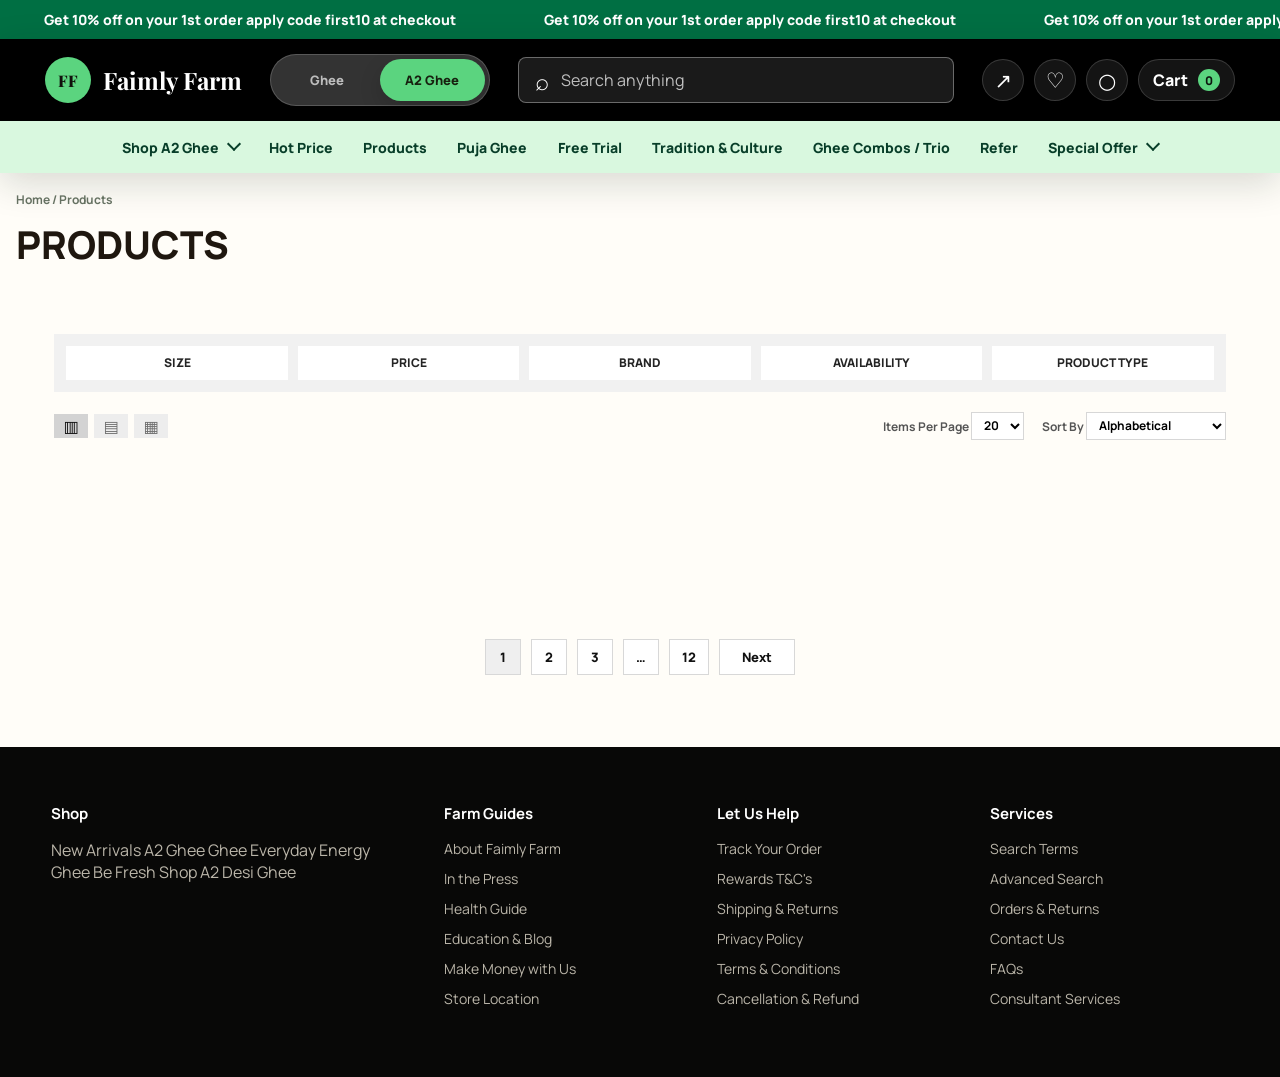
==== a2-products.html @ 807b059c "product collection page" ====
<!doctype html>
<html lang="en">
  <head>
    <meta charset="UTF-8" />
    <meta name="viewport" content="width=device-width, initial-scale=1.0" />
    <title>A2 Ghee Products | Faimly Farm</title>
    <meta
      name="description"
      content="A2 ghee collection page with filter controls, product grid, and pagination."
    />
    <link rel="preconnect" href="https://fonts.googleapis.com" />
    <link rel="preconnect" href="https://fonts.gstatic.com" crossorigin />
    <link
      href="https://fonts.googleapis.com/css2?family=Manrope:wght@400;500;600;700;800;900&family=Playfair+Display:wght@700;800&display=swap"
      rel="stylesheet"
    />
    <link rel="stylesheet" href="styles.css" />
  </head>
  <body data-theme="a2" class="collection-page">
    <div class="offer-ticker" aria-label="Current offer">
      <div class="ticker-track">
        <span>Get 10% off on your 1st order apply code first10 at checkout</span>
        <span>Get 10% off on your 1st order apply code first10 at checkout</span>
        <span>Get 10% off on your 1st order apply code first10 at checkout</span>
      </div>
    </div>

    <header class="site-header" id="top">
      <div class="header-main">
        <a class="brand" href="index.html#top" aria-label="Faimly Farm home">
          <span class="brand-mark">FF</span>
          <span><strong>Faimly Farm</strong></span>
        </a>

        <div class="product-switch" role="group" aria-label="Choose homepage">
          <button type="button" data-theme-switch="ghee" aria-pressed="false">Ghee</button>
          <button class="active" type="button" data-theme-switch="a2" aria-pressed="true">
            A2 Ghee
          </button>
        </div>

        <label class="header-search">
          <span aria-hidden="true">⌕</span>
          <span class="sr-only">Search products</span>
          <input type="search" placeholder="Search anything" />
        </label>

        <div class="header-actions">
          <button class="icon-button delivery-button" type="button" aria-label="Track delivery">
            <span aria-hidden="true">↗</span>
          </button>
          <button class="icon-button" type="button" aria-label="Wishlist">
            <span aria-hidden="true">♡</span>
          </button>
          <button class="icon-button account-button" type="button" aria-label="Account">
            <span aria-hidden="true">○</span>
          </button>
          <button class="cart-button" type="button">
            Cart
            <span>0</span>
          </button>
        </div>

        <button class="menu-toggle" type="button" aria-expanded="false" aria-controls="siteNav">
          <span></span>
          <span></span>
          <span></span>
          <span class="sr-only">Toggle navigation</span>
        </button>
      </div>

      <nav class="site-nav" id="siteNav" aria-label="Primary navigation">
        <div class="mega-item context-menu">
          <button class="mega-trigger" type="button" aria-expanded="false" aria-controls="contextMegaMenu">
            <span data-theme-copy data-ghee="Shop Ghee" data-a2="Shop A2 Ghee">Shop A2 Ghee</span>
          </button>
          <div class="mega-menu context-mega" id="contextMegaMenu">
            <div class="theme-menu-panel active" data-menu-theme="ghee">
              <div class="mega-columns-wrap">
                <div class="mega-column categories-column">
                  <a href="index.html#products">Cow Ghee</a>
                  <a href="index.html#products">Buffalo Ghee</a>
                  <a href="index.html#products">Cow &amp; Buffalo Ghee</a>
                </div>
                <div class="mega-promo-grid">
                  <a class="mega-promo-card promo-card-yellow" href="index.html#products">
                    <span class="promo-kicker">Trending</span>
                    <strong>100% Pure Ghee Range</strong>
                    <p>Freshly churned, family-ready ghee for every kitchen.</p>
                  </a>
                  <a class="mega-promo-card promo-card-green" href="index.html#trial">
                    <span class="promo-kicker">Try it first</span>
                    <strong>Sampler Kits & Trial Packs</strong>
                    <p>Perfect for first-time buyers and gifting moments.</p>
                  </a>
                </div>
              </div>
            </div>
            <div class="theme-menu-panel active" data-menu-theme="a2">
              <div class="mega-columns-wrap mega-columns-wrap-a2">
                <div class="mega-column a2-menu-column">
                  <a class="mega-heading green-heading" href="a2-products.html">Shop All</a>
                  <a href="a2-products.html">C.O.W Ghee</a>
                  <a href="a2-products.html">Bilona Churned Ghee</a>
                  <a href="a2-products.html">Sampler Kit</a>
                  <a href="a2-products.html">Newly Launched</a>
                </div>
                <div class="mega-column a2-menu-column">
                  <a class="mega-heading green-heading" href="a2-products.html">Shop By</a>
                  <a href="a2-products.html">Shop By Fresh A2 Ghee</a>
                  <a href="a2-products.html">Shop By Organica</a>
                  <a href="a2-products.html">Shop By Lab Certified</a>
                  <a href="a2-products.html">Shop By Top Ratings</a>
                </div>
                <div class="mega-column a2-menu-column">
                  <a class="mega-heading green-heading" href="a2-products.html">Shop For</a>
                  <a href="refer.html">Shop for Faimly</a>
                  <a href="refer.html">Shop for Healthy Gifting</a>
                  <a href="combos-trio.html">Shop for Cooking</a>
                </div>
                <div class="mega-promo-grid">
                  <a class="mega-promo-card promo-card-a2" href="a2-products.html">
                    <span class="promo-kicker">Fresh A2</span>
                    <strong>Native Cow Milk, Bilona Churned</strong>
                    <p>Built for families who want a lighter, richer everyday staple.</p>
                  </a>
                </div>
              </div>
            </div>
          </div>
        </div>
        <a href="ghee-offers.html">Hot Price</a>
        <a href="a2-products.html" class="active">Products</a>
        <a href="ghee-offers.html">Puja Ghee</a>
        <a href="#trial">Free Trial</a>
        <a href="tradition-culture.html">Tradition &amp; Culture</a>
        <a href="combos-trio.html">Ghee Combos / Trio</a>
        <a href="refer.html">Refer</a>
        <div class="mega-item special-offer-menu">
          <button class="mega-trigger" type="button" aria-expanded="false" aria-controls="specialOfferMegaMenu">
            <span>Special Offer</span>
          </button>
          <div class="mega-menu special-offer-mega" id="specialOfferMegaMenu">
            <div class="theme-menu-panel active" data-menu-theme="a2">
              <div class="mega-columns-wrap">
                <div class="mega-column special-column">
                  <a href="ghee-offers.html#offers-grid">ENJOY OFFERS ON YOUR 1ST, 2ND, AND 3RD PURCHASE</a>
                  <a href="ghee-offers.html#offers-grid">UP TO 21% OFF ON NEW ORDER</a>
                  <a href="ghee-offers.html#offers-grid">DEALS OF THIS WEEK</a>
                  <a href="ghee-offers.html#offers-grid">Grab More Offers</a>
                </div>
                <div class="mega-promo-grid">
                  <a class="mega-promo-card promo-card-a2" href="ghee-offers.html#offers-grid">
                    <span class="promo-kicker">A2 benefits</span>
                    <strong>Unlock better price ladders</strong>
                    <p>Use offers across first, second, and third purchases.</p>
                  </a>
                </div>
              </div>
            </div>
          </div>
        </div>
      </nav>
    </header>

    <main class="collection-shell">
      <div class="commerce-wrap">
        <div class="collection-header">
          <div class="breadcrumbs">Home / Products</div>
          <h1 class="collection-title">PRODUCTS</h1>
        </div>

        <section class="collection-toolbar" aria-label="Collection filters">
          <div class="collection-filters">
            <button type="button">SIZE</button>
            <button type="button">PRICE</button>
            <button type="button">BRAND</button>
            <button type="button">AVAILABILITY</button>
            <button type="button">PRODUCT TYPE</button>
          </div>
          <div class="collection-controls">
            <div class="collection-view-toggle" aria-label="View mode">
              <button class="active" type="button" aria-pressed="true">▥</button>
              <button type="button" aria-pressed="false">▤</button>
              <button type="button" aria-pressed="false">▦</button>
            </div>
            <div class="collection-meta-controls">
              <label>
                Items Per Page
                <select>
                  <option>20</option>
                  <option>12</option>
                  <option>24</option>
                </select>
              </label>
              <label>
                Sort By
                <select>
                  <option>Alphabetical</option>
                  <option>Price: Low to High</option>
                  <option>Price: High to Low</option>
                </select>
              </label>
            </div>
          </div>
        </section>

        <section class="product-grid collection-grid" aria-label="A2 products">
          <article class="product-card"><div class="badge">SALE</div><img src="assets/brand/a2-deoni.png" alt="A2 Bachur Cow Ghee" /><div class="product-body"><p>Faimly Farm</p><h3>A2 Bachur Cow Ghee</h3><strong>Rs. 1,047.00</strong><button class="add-cart" type="button">ADD TO CART</button></div></article>
          <article class="product-card"><div class="badge">SALE</div><img src="assets/brand/farm-cows.jpeg" alt="A2 Badri Cow Ghee" /><div class="product-body"><p>Faimly Farm</p><h3>A2 Badri Cow Ghee</h3><strong>Rs. 1,111.00</strong><button class="add-cart" type="button">ADD TO CART</button></div></article>
          <article class="product-card"><div class="badge">SALE</div><img src="assets/brand/red-sindhi.png" alt="A2 Bilona Buffalo Ghee" /><div class="product-body"><p>Faimly Farm</p><h3>A2 Bilona Buffalo Ghee</h3><strong>Rs. 661.00</strong><button class="add-cart" type="button">ADD TO CART</button></div></article>
          <article class="product-card"><div class="badge">SALE</div><img src="assets/brand/cultured-heritage.png" alt="A2 Bilona Buffalo Ghee Family Combo" /><div class="product-body"><p>Faimly Farm</p><h3>A2 Bilona Buffalo Ghee Family Combo</h3><strong>Rs. 1,653.00</strong><button class="add-cart" type="button">ADD TO CART</button></div></article>
          <article class="product-card"><div class="badge">SALE</div><img src="assets/brand/ancient-bilona.png" alt="A2 Bilona Cow & Buffalo Blend Ghee" /><div class="product-body"><p>Faimly Farm</p><h3>A2 Bilona Cow & Buffalo Blend Ghee</h3><strong>Rs. 914.00</strong><button class="add-cart" type="button">ADD TO CART</button></div></article>
          <article class="product-card"><div class="badge">SALE</div><img src="assets/brand/ghee-bowl.jpeg" alt="A2 Bilona Cow Ghee" /><div class="product-body"><p>Faimly Farm</p><h3>A2 Bilona Cow Ghee</h3><strong>Rs. 1,160.00</strong><button class="add-cart" type="button">ADD TO CART</button></div></article>
          <article class="product-card"><div class="badge">SALE</div><img src="assets/brand/farm-cows.jpeg" alt="A2 Bilona Cow Ghee Celebration Pack" /><div class="product-body"><p>Faimly Farm</p><h3>A2 Bilona Cow Ghee Celebration Pack</h3><strong>Rs. 2,690.00</strong><button class="add-cart" type="button">ADD TO CART</button></div></article>
          <article class="product-card"><div class="badge">SALE</div><img src="assets/brand/a2-deoni.png" alt="A2 Bilona Ghee Family Value Twin Pack" /><div class="product-body"><p>Faimly Farm</p><h3>A2 Bilona Ghee Family Value Twin Pack</h3><strong>Rs. 4,215.00</strong><button class="add-cart" type="button">ADD TO CART</button></div></article>
          <article class="product-card"><div class="badge">SALE</div><img src="assets/brand/cultured-heritage.png" alt="A2 Bilona Ghee Festive Pack" /><div class="product-body"><p>Faimly Farm</p><h3>A2 Bilona Ghee Festive Pack</h3><strong>Rs. 2,074.00</strong><button class="add-cart" type="button">ADD TO CART</button></div></article>
          <article class="product-card"><div class="badge">SALE</div><img src="assets/brand/red-sindhi.png" alt="A2 Bilona Ghee Kitchen Duo Pack" /><div class="product-body"><p>Faimly Farm</p><h3>A2 Bilona Ghee Kitchen Duo Pack</h3><strong>Rs. 2,963.00</strong><button class="add-cart" type="button">ADD TO CART</button></div></article>
          <article class="product-card"><div class="badge">SALE</div><img src="assets/brand/ancient-bilona.png" alt="A2 Bilona Ghee Trio Ghee Pack" /><div class="product-body"><p>Faimly Farm</p><h3>A2 Bilona Ghee Trio Ghee Pack</h3><strong>Rs. 7,816.00</strong><button class="add-cart" type="button">ADD TO CART</button></div></article>
          <article class="product-card"><div class="badge">SALE</div><img src="assets/brand/farm-cows.jpeg" alt="A2 Deoni Cow Ghee" /><div class="product-body"><p>Faimly Farm</p><h3>A2 Deoni Cow Ghee</h3><strong>Rs. 1,253.00</strong><button class="add-cart" type="button">ADD TO CART</button></div></article>
          <article class="product-card"><div class="badge">SALE</div><img src="assets/brand/a2-deoni.png" alt="A2 Gangati Cow Ghee" /><div class="product-body"><p>Faimly Farm</p><h3>A2 Gangati Cow Ghee</h3><strong>Rs. 1,293.00</strong><button class="add-cart" type="button">ADD TO CART</button></div></article>
          <article class="product-card"><div class="badge">SALE</div><img src="assets/brand/cultured-heritage.png" alt="A2 Gaalo Cow Ghee" /><div class="product-body"><p>Faimly Farm</p><h3>A2 Gaalo Cow Ghee</h3><strong>Rs. 1,160.00</strong><button class="add-cart" type="button">ADD TO CART</button></div></article>
          <article class="product-card"><div class="badge">SALE</div><img src="assets/brand/ghee-bowl.jpeg" alt="A2 Gir Cow Ghee" /><div class="product-body"><p>Faimly Farm</p><h3>A2 Gir Cow Ghee</h3><strong>Rs. 1,077.00</strong><button class="add-cart" type="button">ADD TO CART</button></div></article>
          <article class="product-card"><div class="badge">SALE</div><img src="assets/brand/red-sindhi.png" alt="A2 Halikar Cow Ghee" /><div class="product-body"><p>Faimly Farm</p><h3>A2 Halikar Cow Ghee</h3><strong>Rs. 1,097.00</strong><button class="add-cart" type="button">ADD TO CART</button></div></article>
        </section>

        <div class="collection-pagination" aria-label="Pagination">
          <span class="active">1</span>
          <a href="#top">2</a>
          <a href="#top">3</a>
          <span>…</span>
          <a href="#top">12</a>
          <a class="next" href="#top">Next</a>
        </div>
      </div>
    </main>

    <footer class="site-footer" id="footer">
      <div>
        <h3>Shop</h3>
        <a href="index.html#products">New Arrivals</a>
        <a href="index.html#a2-home">A2 Ghee</a>
        <a href="index.html">Ghee</a>
        <a href="ghee-offers.html">Everyday Energy Ghee</a>
        <a href="ghee-offers.html">Be Fresh</a>
        <a href="a2-products.html">Shop A2 Desi Ghee</a>
      </div>
      <div>
        <h3>Farm Guides</h3>
        <a href="index.html#guide">About Faimly Farm</a>
        <a href="blog.html">In the Press</a>
        <a href="blog.html">Health Guide</a>
        <a href="blog.html">Education &amp; Blog</a>
        <a href="refer.html">Make Money with Us</a>
        <a href="#top">Store Location</a>
      </div>
      <div>
        <h3>Let Us Help</h3>
        <a href="#footer">Track Your Order</a>
        <a href="#top">Rewards T&amp;C's</a>
        <a href="#top">Shipping &amp; Returns</a>
        <a href="#top">Privacy Policy</a>
        <a href="#top">Terms &amp; Conditions</a>
        <a href="#top">Cancellation &amp; Refund</a>
      </div>
      <div>
        <h3>Services</h3>
        <a href="#footer">Search Terms</a>
        <a href="#top">Advanced Search</a>
        <a href="#top">Orders &amp; Returns</a>
        <a href="#top">Contact Us</a>
        <a href="#top">FAQs</a>
        <a href="#top">Consultant Services</a>
      </div>
    </footer>

    <script src="testimonial-component.js"></script>
    <script src="script.js"></script>
  </body>
</html>
---- styles.css ----
:root {
  --ink: #1f170f;
  --muted: #687464;
  --cream: #fff9e8;
  --milk: #fffdf8;
  --yellow: #ffd400;
  --yellow-soft: #fff3a7;
  --gold: #f6ae22;
  --green: #006f43;
  --green-deep: #005433;
  --green-soft: #e9f7df;
  --mint: #b9f2c7;
  --purple: #dcc6ff;
  --black: #080807;
  --line: rgba(16, 39, 25, 0.12);
  --shadow: 0 20px 48px rgba(0, 68, 38, 0.13);
  --theme-accent: #ffd400;
  --theme-deep: #17130b;
  --theme-soft: #fff6bf;
  --theme-text: #241b05;
}

* {
  box-sizing: border-box;
}

html {
  scroll-behavior: smooth;
}

body {
  margin: 0;
  color: var(--ink);
  background: var(--milk);
  font-family: "Manrope", system-ui, -apple-system, BlinkMacSystemFont, "Segoe UI", sans-serif;
}

body[data-theme="a2"] {
  --theme-accent: #5bd47f;
  --theme-deep: #087346;
  --theme-soft: #d9f8df;
  --theme-text: #083e29;
}

body[data-theme="a2"] .ghee-only {
  display: none !important;
}

body[data-theme="ghee"] .a2-only {
  display: none !important;
}

body.nav-open {
  overflow: hidden;
}

body.mega-menu-open::before {
  content: "";
  position: fixed;
  top: 0;
  left: 0;
  width: 100%;
  height: 100%;
  background: rgba(0, 0, 0, 0.3);
  z-index: 30;
  backdrop-filter: blur(4px);
}

a {
  color: inherit;
  text-decoration: none;
}

img {
  display: block;
  max-width: 100%;
}

button,
input {
  font: inherit;
}

.sr-only {
  position: absolute;
  width: 1px;
  height: 1px;
  padding: 0;
  margin: -1px;
  overflow: hidden;
  clip: rect(0, 0, 0, 0);
  white-space: nowrap;
  border: 0;
}

.offer-ticker {
  overflow: hidden;
  background: var(--green);
  color: #fff;
  font-size: 14px;
  font-weight: 900;
  white-space: nowrap;
}

.ticker-track {
  display: inline-flex;
  min-width: max-content;
  animation: ticker 22s linear infinite;
}

.ticker-track span {
  padding: 10px 44px;
}

@keyframes ticker {
  from {
    transform: translateX(0);
  }
  to {
    transform: translateX(-33.333%);
  }
}

@keyframes blink {
  50% {
    opacity: 0.5;
  }
}

@keyframes gradient {
  0% {
    background-position: 0% 50%;
  }
  50% {
    background-position: 100% 50%;
  }
  100% {
    background-position: 0% 50%;
  }
}

.site-header {
  position: sticky;
  top: 0;
  z-index: 40;
  background: #000000;
  color: #fff;
  box-shadow: 0 10px 35px rgba(15, 32, 20, 0.16);
  transition: background 240ms ease;
}

.header-main {
  display: grid;
  grid-template-columns: auto auto minmax(220px, 1fr) auto;
  align-items: center;
  gap: clamp(16px, 2.2vw, 34px);
  min-height: 82px;
  padding: 12px clamp(18px, 3.5vw, 52px);
}

.brand {
  display: inline-flex;
  align-items: center;
  gap: 12px;
  min-width: max-content;
}

.brand-mark {
  display: grid;
  place-items: center;
  width: 46px;
  height: 46px;
  color: #10100c;
  background: var(--theme-accent);
  border-radius: 50%;
  font-family: "Playfair Display", Georgia, serif;
  font-weight: 800;
}

.brand strong,
.brand small {
  display: block;
}

.brand strong {
  font-family: "Playfair Display", Georgia, serif;
  font-size: 24px;
  line-height: 1;
}

.brand small {
  margin-top: 4px;
  color: rgba(255, 255, 255, 0.7);
  font-size: 11px;
  font-weight: 900;
  text-transform: uppercase;
}

.site-nav {
  position: relative;
  display: flex;
  justify-content: center;
  align-items: center;
  gap: clamp(14px, 2.35vw, 38px);
  min-height: 52px;
  padding: 0 clamp(16px, 3vw, 44px);
  color: var(--theme-text);
  background: var(--theme-soft);
  font-size: 14px;
  font-weight: 800;
  transition:
    color 240ms ease,
    background 240ms ease;
}

.site-nav > a,
.mega-trigger {
  display: inline-flex;
  align-items: center;
  min-height: 52px;
  padding: 0;
  border: 0;
  background: transparent;
  color: inherit;
  font: inherit;
  cursor: pointer;
}

.site-nav a:hover,
.mega-item:hover > .mega-trigger,
.mega-trigger.active {
  color: var(--green-deep);
  transform: translateY(-2px);
}

body[data-theme="a2"] .site-nav a:hover,
body[data-theme="a2"] .mega-item:hover > .mega-trigger {
  color: #07804b;
}

.mega-trigger::after {
  width: 8px;
  height: 8px;
  margin-left: 10px;
  border-right: 2px solid currentColor;
  border-bottom: 2px solid currentColor;
  content: "";
  transform: translateY(-3px) rotate(45deg);
  transition: transform 200ms ease;
}

.mega-item:hover > .mega-trigger::after,
.mega-item:focus-within > .mega-trigger::after,
.mega-item.mega-open > .mega-trigger::after {
  transform: translateY(0) rotate(225deg);
}

.mega-item {
  position: static;
}

.join-us-menu {
  position: static;
}

.special-offer-menu {
  position: static;
}

.special-offer-menu .mega-menu {
  left: 0;
  right: 0;
  width: 100%;
  min-width: 0;
  max-width: none;
  transform: translateY(-10px) scaleY(0.96);
  transform-origin: top center;
}

.special-offer-menu:hover .mega-menu,
.special-offer-menu:focus-within .mega-menu,
.special-offer-menu.mega-open .mega-menu {
  transform: translateY(0) scaleY(1);
}

.special-offer-menu .theme-menu-panel {
  width: auto;
  grid-template-columns: 1fr;
}

.special-offer-menu .theme-menu-panel.active {
  display: block;
}

.special-column a {
  max-width: 100%;
  white-space: normal;
}

.special-offer-menu .special-column {
  min-width: 0;
  width: 100%;
}

body[data-theme="a2"] .special-offer-menu .mega-menu {
  left: 0;
  right: 0;
}

.join-us-menu .mega-menu {
  left: 0;
  right: 0;
  width: 100%;
  transform: translateY(-10px) scaleY(0.96);
  transform-origin: top center;
}

.join-us-menu:hover .mega-menu,
.join-us-menu:focus-within .mega-menu,
.join-us-menu.mega-open .mega-menu {
  transform: translateY(0) scaleY(1);
}

.join-us-menu .theme-menu-panel {
  grid-template-columns: 1fr;
}

.context-menu {
}

.mega-menu {
  position: absolute;
  top: 100%;
  left: 0;
  width: 100%;
  min-width: 0;
  padding: 0;
  overflow: hidden;
  opacity: 0;
  visibility: hidden;
  transform: translateY(-10px) scaleY(0.96);
  border: 1px solid rgba(20, 36, 25, 0.1);
  border-radius: 0 0 18px 18px;
  background: #fff;
  box-shadow: 0 40px 80px rgba(11, 39, 24, 0.3);
  transform-origin: top center;
  transition:
    opacity 280ms ease,
    visibility 280ms ease,
    transform 280ms ease;
  z-index: 35;
}

.mega-item:hover .mega-menu,
.mega-item:focus-within .mega-menu,
.mega-item.mega-open .mega-menu {
  opacity: 1;
  visibility: visible;
  transform: translateY(0) scale(1);
}

.theme-menu-panel {
  display: none;
  grid-template-columns: repeat(1, minmax(0, 1fr));
  gap: 0;
  color: #161612;
}

.theme-menu-panel.active {
  display: grid;
}

.mega-columns-wrap {
  display: grid;
  grid-template-columns: minmax(240px, 1.15fr) minmax(260px, 0.85fr);
  gap: 0;
  width: 100%;
}

.mega-columns-wrap-a2 {
  grid-template-columns: repeat(3, minmax(180px, 1fr)) minmax(260px, 0.95fr);
}

.mega-promo-grid {
  display: grid;
  grid-template-columns: repeat(2, minmax(0, 1fr));
  gap: 16px;
  padding: 20px;
  background: linear-gradient(180deg, rgba(250, 250, 247, 0.98), rgba(242, 247, 241, 0.96));
}

.mega-promo-card {
  display: flex;
  flex-direction: column;
  gap: 10px;
  min-height: 160px;
  padding: 18px;
  border-radius: 16px;
  color: #13130f;
  box-shadow: inset 0 0 0 1px rgba(0, 0, 0, 0.05);
}

.mega-promo-card strong {
  font-size: 18px;
  line-height: 1.2;
}

.mega-promo-card p {
  margin: 0;
  color: rgba(19, 19, 15, 0.78);
  font-size: 13px;
  line-height: 1.5;
}

.promo-kicker {
  font-size: 12px;
  font-weight: 900;
  letter-spacing: 0.02em;
  text-transform: uppercase;
}

.promo-card-yellow {
  background: linear-gradient(135deg, #fff1a8, #ffd95d);
}

.promo-card-green {
  background: linear-gradient(135deg, #d9f8df, #9be7b1);
}

.promo-card-a2 {
  background: linear-gradient(135deg, #e2f7e6, #a7e6bf);
}

.promo-card-special {
  background: linear-gradient(135deg, #ffeab3, #ffd36b);
}

.promo-card-dark {
  background: linear-gradient(135deg, #f1f4ee, #e1e9dd);
}

.theme-menu-panel[data-menu-theme="a2"] .mega-column + .mega-column {
  border-left: 1px solid #f2f2f0;
}

.theme-menu-panel[data-menu-theme="a2"] {
  width: max-content;
}

.theme-menu-panel[data-menu-theme="a2"] .mega-column {
  min-width: 220px;
}

.theme-menu-panel[data-menu-theme="a2"].active {
  display: grid;
  grid-template-columns: 1fr;
  width: 100%;
}

.mega-column {
  min-width: 0;
  border-right: 0;
}

.mega-column > a,
.mega-column > span {
  display: block;
  padding: 16px 20px; /* Increased padding */
  color: #171713;
  font-size: 14px; /* Slightly increased font size */
  line-height: 1.5;
  overflow-wrap: anywhere;
  transition:
    background-color 200ms ease,
    transform 200ms ease;
}

.mega-column > a:not(.mega-heading) {
  font-weight: 600; /* Slightly reduced font weight for regular links */
}

.mega-column > a:not(.mega-heading):hover {
  color: var(--green-deep);
  background: var(--green-soft);
  transform: translateX(6px); /* Increased hover translation */
}

.mega-heading {
  min-height: 56px; /* Increased min-height */
  padding-top: 18px;
  padding-bottom: 18px;
  font-size: 16px !important; /* Increased font size */
  font-weight: 900;
  text-transform: uppercase;
  letter-spacing: 0.04em; /* Increased letter spacing */
}

.green-heading {
  color: #fff !important;
  background: #000;
}

.join-heading {
  color: #fff !important;
  background: #080807;
}

.header-actions {
  display: flex;
  justify-content: flex-end;
  align-items: center;
  gap: 10px;
}

.product-switch {
  display: grid;
  grid-template-columns: 1fr 1fr;
  width: 220px;
  padding: 5px;
  border-radius: 999px;
  background: rgba(255, 255, 255, 0.2);
  box-shadow: inset 0 0 0 1px rgba(255, 255, 255, 0.18);
}

.product-switch button {
  min-height: 42px;
  padding: 0 16px;
  border: 0;
  border-radius: 999px;
  color: rgba(255, 255, 255, 0.68);
  background: transparent;
  font-size: 13px;
  font-weight: 900;
  cursor: pointer;
}

.product-switch button.active {
  color: #17200f;
  background: var(--theme-accent);
  box-shadow: 0 8px 22px rgba(0, 0, 0, 0.16);
}

.header-search {
  display: flex;
  align-items: center;
  gap: 10px;
  width: min(470px, 100%);
  min-height: 46px;
  padding: 0 16px;
  border: 1px solid rgba(255, 255, 255, 0.35);
  border-radius: 8px;
  background: rgba(255, 255, 255, 0.1);
}

.header-search span {
  font-size: 24px;
}

.header-search input {
  width: 100%;
  border: 0;
  outline: 0;
  color: #fff;
  background: transparent;
}

.header-search input::placeholder {
  color: rgba(255, 255, 255, 0.72);
}

.icon-button,
.cart-button,
.menu-toggle {
  border: 1px solid rgba(255, 255, 255, 0.16);
  background: rgba(255, 255, 255, 0.08);
  color: #fff;
  cursor: pointer;
}

.icon-button {
  display: grid;
  place-items: center;
  width: 42px;
  height: 42px;
  border-radius: 50%;
  font-size: 21px;
}

.cart-button {
  display: inline-flex;
  align-items: center;
  gap: 10px;
  min-height: 42px;
  padding: 0 14px;
  border-radius: 999px;
  font-weight: 900;
}

.cart-button span {
  display: grid;
  place-items: center;
  width: 22px;
  height: 22px;
  color: #0d160f;
  background: var(--theme-accent);
  border-radius: 50%;
  font-size: 12px;
}

.menu-toggle {
  display: none;
  width: 44px;
  height: 44px;
  padding: 11px;
  border-radius: 50%;
}

.menu-toggle span:not(.sr-only) {
  display: block;
  height: 2px;
  margin: 4px 0;
  background: #fff;
}

.theme-changing {
  transition:
    color 240ms ease,
    background-color 240ms ease,
    border-color 240ms ease;
}

.a2-only {
  padding: 0;
}

.a2-hero {
  min-height: 610px;
  background: #0f2a1b;
}

.a2-hero .hero-media::after {
  background:
    linear-gradient(90deg, rgba(7, 75, 48, 0.88), rgba(7, 75, 48, 0.5) 42%, rgba(7, 75, 48, 0.08)),
    linear-gradient(0deg, rgba(5, 40, 26, 0.34), rgba(5, 40, 26, 0));
}


.a2-welcome,
.a2-category-rail,
.a2-products-band,
.a2-why,
.a2-cook,
.a2-subscription,
.a2-best-sellers {
  padding: clamp(28px, 4vw, 56px) clamp(18px, 5vw, 64px)!important;
}

.a2-testimonials {
  padding: 0 !important;
  padding-top: 0 !important;
  padding-bottom: 0 !important;
}

.a2-hero .hero-content h1 {
  max-width: 700px;
  color: var(--theme-accent);
}

.a2-hero .hero-copy {
  color: rgba(241, 255, 245, 0.9);
}

.a2-hero .hero-stats div {
  background: rgba(8, 66, 41, 0.38);
}

.a2-hero .hero-stats dd {
  color: rgba(241, 255, 245, 0.74);
}

.a2-banner-row {
  display: grid;
  grid-template-columns: repeat(2, minmax(0, 1fr));
  padding: 0 !important;
}

.deal-strip {
  display: grid;
  place-items: center;
  min-height: 72px;
  background: #f3e34d;
  color: #101010;
  font-family: "Playfair Display", Georgia, serif;
  font-size: clamp(28px, 4vw, 52px);
  font-weight: 800;
  text-transform: uppercase;
}

.a2-welcome {
  text-align: center;
  background: #fff;
  padding-top: 12px;
}

.a2-pill-row,
.a2-chip-grid {
  display: flex;
  flex-wrap: wrap;
  gap: 12px;
  justify-content: center;
  margin-top: 18px;
}

.a2-pill-row span {
  padding: 10px 16px;
  border-radius: 999px;
  background: #eef4ec;
  color: #284335;
  font-weight: 900;
}

.section-kicker {
  display: flex;
  align-items: center;
  justify-content: center;
  gap: 12px;
  text-align: center;
}

.kicker-icon {
  color: var(--theme-accent);
  font-size: 26px;
}

.section-kicker h2 {
  color: #111;
  font-family: "Manrope", sans-serif;
  font-size: clamp(22px, 2.7vw, 33px);
  font-weight: 900;
  text-transform: uppercase;
  letter-spacing: 0;
}

.section-subtitle {
  margin: 10px 0 0;
  color: #5b6770;
  font-size: 14px;
  text-align: center;
}

.a2-chip-grid {
  display: grid;
  grid-template-columns: repeat(5, minmax(0, 1fr));
}

.a2-chip-grid a {
  display: grid;
  place-items: center;
  min-height: 118px;
  padding: 10px;
  border: 1px solid var(--line);
  border-radius: 8px;
  background: #f8faf7;
  color: #203928;
  font-size: 12px;
  font-weight: 900;
}

.a2-chip-grid img {
  width: 54px;
  height: 54px;
  margin-bottom: 8px;
  object-fit: contain;
}

.a2-products-band,
.a2-why,
.a2-cook,
.a2-subscription,
.a2-testimonials,
.a2-best-sellers,
.a2-feature-strip,
.a2-new-arrival {
  background: #fff;
}

.a2-feature-strip {
  padding-top: 16px;
}

.a2-feature-layout {
  display: grid;
  grid-template-columns: minmax(0, 1.85fr) minmax(290px, 1fr);
  gap: 22px;
  align-items: stretch;
}

.a2-hero-panel,
.a2-side-panel {
  overflow: hidden;
  border-radius: 18px;
  background: #f7dfad;
  box-shadow: 0 18px 42px rgba(79, 46, 8, 0.12);
}

.a2-hero-panel {
  position: relative;
  display: grid;
  min-height: 440px;
  grid-template-columns: 1.1fr 0.9fr;
  align-items: center;
  padding: 28px 30px 0;
  background:
    radial-gradient(circle at 15% 18%, rgba(255, 255, 255, 0.28), transparent 18%),
    radial-gradient(circle at 75% 70%, rgba(64, 116, 43, 0.24), transparent 25%),
    linear-gradient(180deg, #f7d69f, #f5cd8a);
}

.a2-hero-panel-copy {
  align-self: start;
  padding-top: 8px;
}

.a2-hero-panel-copy h2 {
  max-width: 520px;
  color: #0e781d;
  font-family: "Manrope", sans-serif;
  font-size: clamp(30px, 3.8vw, 58px);
  font-weight: 900;
  line-height: 0.95;
  text-transform: uppercase;
}

.a2-hero-panel-copy p {
  max-width: 460px;
  margin-top: 16px;
  color: #825321;
  font-size: 14px;
  line-height: 1.65;
}

.a2-hero-panel img {
  width: 100%;
  align-self: end;
  object-fit: contain;
}

.a2-side-stack {
  display: grid;
  gap: 22px;
}

.a2-side-panel {
  display: grid;
  align-content: center;
  min-height: 209px;
  padding: 24px 24px 18px;
  background: linear-gradient(180deg, #f7e2bd, #f1c97b);
}

.a2-side-panel h3 {
  color: #5a3517;
  font-family: "Manrope", sans-serif;
  font-size: clamp(22px, 2.8vw, 38px);
  font-weight: 900;
  line-height: 1.05;
}

.a2-side-panel p {
  max-width: 300px;
  color: #6a4727;
  font-size: 13px;
  line-height: 1.55;
}

.a2-side-panel img {
  width: min(180px, 50%);
  margin-top: 10px;
  margin-left: auto;
  object-fit: contain;
}

.a2-collective {
  justify-items: start;
  background: linear-gradient(180deg, #f6e6b6, #f3d59d);
}

.a2-collective .button {
  min-height: 42px;
  margin-top: 10px;
}

.a2-new-arrival .product-grid {
  display: grid;
  grid-template-columns: repeat(5, minmax(0, 1fr));
}

.a2-arrival-grid .product-card {
  min-height: 100%;
}

.a2-arrival-grid .product-card img {
  height: 250px;
  object-fit: contain;
  background: #fff;
}

.a2-science {
  background: #fff;
}

.a2-science h2 {
  margin-bottom: 20px;
  color: #111;
  font-family: "Manrope", sans-serif;
  font-size: clamp(22px, 2.6vw, 32px);
  font-weight: 900;
  text-align: center;
  text-transform: uppercase;
}

.science-grid {
  display: grid;
  grid-template-columns: repeat(4, minmax(0, 1fr));
  gap: 12px;
  width: min(100%, 1300px);
  min-height: 400px;
  margin: 0 auto;
  align-items: center;
  justify-items: center;
}

.science-grid img {
  width: 100%;
  max-width: 100%;
  height: 100%;
  min-height: 340px;
  object-fit: cover;
  background: #eef2f4;
  border-radius: 8px;
}

.brand-strip {
  overflow: hidden;
  width: 100vw;
  margin: 12px calc(50% - 50vw) 0;
  padding: 0;
  background: #050505;
}

.brand-strip-track {
  display: flex;
  width: max-content;
  animation: brand-marquee 18s linear infinite;
}

.brand-strip span {
  display: grid;
  place-items: center;
  flex: 0 0 120px;
  min-height: 44px;
  color: #fff;
  font-family: "Playfair Display", Georgia, serif;
  font-size: 28px;
  font-weight: 800;
  letter-spacing: -0.02em;
}

@keyframes brand-marquee {
  from {
    transform: translateX(0);
  }

  to {
    transform: translateX(-50%);
  }
}

@media (prefers-reduced-motion: reduce) {
  .brand-strip-track {
    animation: none;
  }
}

.a2-cook-grid {
  display: grid;
  grid-auto-flow: column;
  grid-auto-columns: calc((100% - 72px) / 5);
  gap: 18px;
  margin-top: 16px;
  width: 100%;
}

.carousel-shell {
  position: relative;
  margin-top: 12px;
}

.carousel-viewport {
  overflow-x: auto;
  scroll-snap-type: x mandatory;
  scroll-behavior: smooth;
  scrollbar-width: none;
}

.carousel-viewport::-webkit-scrollbar {
  display: none;
}

.carousel-track {
  width: 100%;
}

.carousel-slide {
  min-width: 0;
  scroll-snap-align: start;
}

.carousel-arrow {
  position: absolute;
  top: 50%;
  z-index: 2;
  display: grid;
  place-items: center;
  width: 44px;
  height: 44px;
  padding: 0;
  border: 1px solid rgba(0, 0, 0, 0.12);
  border-radius: 999px;
  background: #fff;
  box-shadow: 0 12px 24px rgba(0, 0, 0, 0.12);
  transform: translateY(-50%);
  cursor: pointer;
}

.carousel-arrow span {
  font-size: 30px;
  line-height: 1;
}

.carousel-prev {
  left: -12px;
}

.carousel-next {
  right: -12px;
}

.a2-cook-grid article {
  display: flex;
  flex-direction: column;
  min-height: 100%;
  padding: 0 0 12px;
  border-radius: 10px;
  background: #fff;
  box-shadow: 0 10px 28px rgba(0, 0, 0, 0.07);
  overflow: hidden;
}

.a2-cook-grid img {
  width: 100%;
  aspect-ratio: 0.92;
  object-fit: cover;
}

.a2-cook-grid h3 {
  margin: 0;
  font-size: 15px;
  line-height: 1.25;
  text-align: center;
}

.cook-card-copy {
  padding: 14px 14px 8px;
  text-align: center;
}

.cook-card-copy p {
  margin: 8px 0 0;
  color: #e11d48;
  font-size: 14px;
  font-weight: 900;
}

.a2-cook-grid .add-cart {
  width: calc(100% - 20px);
  margin: 8px 10px 0;
  min-height: 42px;
}

.a2-cook {
  padding: 18px 0 24px;
}


.a2-subscription {
  text-align: center;
}

.a2-subscription p {
  max-width: 680px;
  margin: 10px auto 20px;
  color: var(--muted);
}

.benefit-row {
  grid-template-columns: repeat(4, minmax(0, 1fr));
}

.benefit-row article {
  display: grid;
  justify-items: center;
  gap: 8px;
  min-height: 160px;
  padding: 18px 14px 20px;
  background: #fff;
  box-shadow: none;
}

.benefit-icon {
  display: grid;
  place-items: center;
  width: 42px;
  height: 42px;
  border: 2px solid var(--theme-accent);
  border-radius: 50%;
  color: var(--theme-accent);
  font-weight: 900;
}

.benefit-row article h3 {
  text-align: center;
}

.benefit-row article p {
  grid-column: auto;
  max-width: 250px;
  text-align: center;
  color: #41505a;
}

.a2-why .commerce-wrap {
  text-align: center;
}

.a2-why .benefit-row {
  grid-template-columns: repeat(4, minmax(0, 1fr));
  margin-top: 30px;
  gap: 12px;
}

.a2-why .benefit-row article {
  border-radius: 8px;
  border-top: 1px solid rgba(18, 35, 23, 0.08);
}

.hero {
  position: relative;
  display: grid;
  min-height: 610px;
  overflow: hidden;
  background: #1e170e;
}

.hero-media {
  position: absolute;
  inset: 0;
}

.hero-media::after {
  position: absolute;
  inset: 0;
  content: "";
  background:
    linear-gradient(90deg, rgba(24, 15, 7, 0.9), rgba(24, 15, 7, 0.58) 42%, rgba(24, 15, 7, 0.1)),
    linear-gradient(0deg, rgba(20, 12, 5, 0.34), rgba(20, 12, 5, 0));
}

.hero-media img {
  width: 100%;
  height: 100%;
  object-fit: cover;
}

.hero-content {
  position: relative;
  z-index: 1;
  align-self: center;
  width: min(760px, calc(100% - 36px));
  margin-left: clamp(18px, 7vw, 92px);
  padding: 56px 0 72px;
  color: #fff8e8;
}

.eyebrow {
  margin: 0 0 14px;
  color: var(--theme-accent);
  font-size: 12px;
  font-weight: 900;
  letter-spacing: 0;
  text-transform: uppercase;
}

h1,
h2,
h3,
p {
  overflow-wrap: anywhere;
}

h1,
h2 {
  margin: 0;
  font-family: "Playfair Display", Georgia, serif;
  line-height: 1;
}

h1 {
  max-width: 700px;
  font-size: clamp(54px, 9vw, 122px);
}

h2 {
  font-size: clamp(26px, 4vw, 48px);
}

h3 {
  margin: 0;
  line-height: 1.2;
}

.hero-copy {
  max-width: 610px;
  margin: 24px 0 0;
  color: rgba(255, 248, 232, 0.9);
  font-size: clamp(17px, 2vw, 22px);
  line-height: 1.55;
}

.button,
.mini-button,
.view-all,
.blog-grid a {
  display: inline-flex;
  align-items: center;
  justify-content: center;
  border: 0;
  border-radius: 999px;
  font-weight: 900;
  cursor: pointer;
}

.button {
  min-height: 48px;
  padding: 0 22px;
}

.button:hover,
.mini-button:hover,
.add-cart:hover,
.view-all:hover,
.blog-grid a:hover {
  transform: translateY(-2px);
}

.primary {
  color: #1d1308;
  background: var(--theme-accent);
  box-shadow: 0 14px 30px rgba(255, 212, 0, 0.28);
}

.secondary {
  color: #fff;
  background: rgba(255, 255, 255, 0.1);
  border: 1px solid rgba(255, 255, 255, 0.36);
}

.hero-actions {
  display: flex;
  flex-wrap: wrap;
  gap: 14px;
  margin-top: 34px;
}

.hero-stats {
  display: grid;
  grid-template-columns: repeat(3, minmax(0, 1fr));
  gap: 1px;
  width: min(650px, 100%);
  margin: 44px 0 0;
  padding: 0;
  overflow: hidden;
  border: 1px solid rgba(255, 255, 255, 0.18);
  border-radius: 8px;
  background: rgba(255, 255, 255, 0.14);
  backdrop-filter: blur(12px);
}

.hero-stats div {
  padding: 18px;
  background: rgba(27, 19, 11, 0.34);
}

.hero-stats dt {
  font-weight: 900;
}

.hero-stats dd {
  margin: 4px 0 0;
  color: rgba(255, 248, 232, 0.72);
  font-size: 13px;
}

section:not(.science-grid):not(.a2-banner-row):not(.brand-strip):not(.a2-testimonials) { padding: clamp(32px, 4vw, 64px) clamp(16px, 3vw, 40px) !important; }


.commerce-wrap {
  width: min(1320px, calc(100% - 32px));
  margin: 0 auto;
}

section:not(.hero):not(.a2-science):not(.science-grid) {
  padding-block: clamp(40px, 5vw, 78px) !important;
}

.commerce-wrap > :first-child {
  margin-top: 0;
}

.commerce-wrap > :last-child {
  margin-bottom: 0;
}

.top-category {
  background: #fff;
}

.top-category h2,
.commerce-heading h2,
.special-products h2,
.about-shop h2,
.guide h2 {
  color: var(--theme-deep);
  font-family: "Manrope", sans-serif;
  font-size: clamp(22px, 3vw, 30px);
  font-weight: 900;
}

.category-icons {
  display: grid;
  grid-template-columns: repeat(7, minmax(0, 1fr));
  gap: 12px;
  margin-top: 20px;
}

.category-icons a {
  display: grid;
  place-items: center;
  min-height: 126px;
  padding: 12px 8px;
  border: 1px solid var(--line);
  border-radius: 8px;
  background: #f6f6f4;
  color: #304235;
  font-size: 12px;
  font-weight: 900;
  box-shadow: 0 10px 24px rgba(0, 0, 0, 0.04);
}

.category-icons img,
.line-icon {
  width: 58px;
  height: 58px;
  margin-bottom: 10px;
  object-fit: contain;
}

.line-icon {
  display: grid;
  place-items: center;
  border: 3px solid var(--theme-deep);
  border-radius: 50%;
  color: var(--theme-deep);
  background: var(--theme-accent);
  font-weight: 900;
}

.promo-grid,
.wide-promos {
  display: grid;
  gap: 18px;
  margin-top: 36px;
}

.promo-grid {
  grid-template-columns: 1.05fr 1fr;
  grid-template-rows: repeat(2, minmax(150px, auto));
}

.promo-card {
  position: relative;
  min-height: 160px;
  overflow: hidden;
  padding: 28px;
  border-radius: 8px;
  isolation: isolate;
  box-shadow: var(--shadow);
}

.promo-card::after {
  position: absolute;
  right: -38px;
  bottom: -44px;
  width: 170px;
  height: 170px;
  content: "";
  border-radius: 50%;
  background: rgba(255, 255, 255, 0.35);
  z-index: -1;
}

.promo-card span {
  font-size: 12px;
  font-weight: 900;
  text-transform: uppercase;
}

.promo-card h3 {
  margin: 8px 0;
  font-size: clamp(24px, 3vw, 42px);
}

.promo-card strong {
  display: block;
  font-size: clamp(30px, 5vw, 58px);
  line-height: 1;
}

.promo-card p {
  max-width: 360px;
  color: rgba(255, 255, 255, 0.86);
  font-size: 14px;
}

.ghee-yellow {
  grid-row: span 2;
  color: #fff;
  background:
    radial-gradient(circle at 75% 25%, rgba(255, 212, 0, 0.5), transparent 22%),
    linear-gradient(135deg, #55cbe8, #6ed7ef);
}

.a2-purple {
  background:
    radial-gradient(circle at 82% 30%, rgba(134, 42, 69, 0.32), transparent 18%),
    var(--purple);
  color: #3e2352;
}

.a2-green {
  background:
    radial-gradient(circle at 78% 50%, rgba(246, 174, 34, 0.38), transparent 20%),
    var(--mint);
  color: #386f42;
}

.mini-button {
  min-height: 36px;
  margin-top: 14px;
  padding: 0 18px;
  color: #2b1805;
  background: var(--theme-accent);
  font-size: 12px;
}

.mini-button.dark {
  color: #fff;
  background: #2b1d35;
}

.mini-button.brown {
  color: #fff;
  background: #8a5b3d;
}

.theme-showcase,
.a2-home {
  background: var(--theme-deep);
  color: #fff;
}

.showcase-grid {
  display: grid;
  grid-template-columns: minmax(0, 1fr) minmax(330px, 0.78fr);
  gap: clamp(26px, 5vw, 58px);
  align-items: center;
}

.showcase-copy h2 {
  max-width: 590px;
  color: var(--theme-accent);
  font-size: clamp(38px, 6vw, 66px);
}

.showcase-copy p:not(.eyebrow) {
  max-width: 560px;
  color: rgba(255, 255, 255, 0.82);
  line-height: 1.7;
}

.featured-mini-products {
  display: grid;
  grid-template-columns: repeat(2, minmax(0, 1fr));
  gap: 18px;
}

.mini-product,
.product-card {
  border: 1px solid var(--line);
  border-radius: 8px;
  background: #fff;
  color: var(--ink);
  box-shadow: 0 18px 38px rgba(0, 0, 0, 0.08);
}

.mini-product {
  padding: 16px;
}

.mini-product img {
  width: 100%;
  height: 190px;
  object-fit: contain;
  border-radius: 8px;
  background: #fbf8ef;
}

.mini-product span {
  display: inline-block;
  margin-top: 12px;
  padding: 3px 9px;
  border-radius: 999px;
  background: var(--theme-accent);
  font-size: 10px;
  font-weight: 900;
}

.mini-product h3 {
  margin-top: 8px;
  font-size: 14px;
}

.mini-product strong {
  display: block;
  margin-top: 10px;
  font-size: 15px;
}

.products-section,
.about-shop,
.guide {
  background: #fff;
}

.commerce-heading {
  display: flex;
  align-items: end;
  justify-content: space-between;
  gap: 18px;
  margin-bottom: 26px;
}

.product-tabs {
  display: flex;
  flex-wrap: wrap;
  justify-content: flex-end;
  gap: 10px;
}

.tab {
  min-height: 32px;
  min-width: 118px;
  padding: 0 16px;
  border: 0;
  border-radius: 999px;
  color: #27503a;
  background: #f4f6f2;
  font-size: 12px;
  font-weight: 900;
  cursor: pointer;
}

.tab.active {
  color: #1f170f;
  background: var(--theme-accent);
}

.product-grid {
  display: grid;
  grid-template-columns: repeat(4, minmax(0, 1fr));
  gap: 18px;
}

.collection-page {
  --collection-header-gap: 18px;
}

.collection-shell {
  padding-top: 18px;
  padding-bottom: 72px;
}

.collection-page .collection-header {
  display: grid;
  gap: 18px;
  margin-bottom: 18px;
}

.collection-page .breadcrumbs {
  color: var(--muted);
  font-size: 12px;
  font-weight: 700;
}

.collection-page .breadcrumbs a {
  color: inherit;
}

.collection-page .collection-title {
  margin: 0;
  font-family: "Manrope", system-ui, sans-serif;
  font-size: clamp(28px, 3vw, 42px);
  font-weight: 900;
  letter-spacing: 0;
}

.collection-toolbar {
  display: grid;
  gap: 14px;
}

.collection-filters {
  display: grid;
  grid-template-columns: repeat(5, minmax(0, 1fr));
  gap: 10px;
  padding: 12px;
  background: #f1f1f1;
}

.collection-filters button {
  min-height: 34px;
  border: 0;
  border-radius: 0;
  background: #fff;
  color: #242424;
  font-size: 12px;
  font-weight: 800;
}

.collection-controls {
  display: flex;
  flex-wrap: wrap;
  justify-content: space-between;
  gap: 14px;
  align-items: center;
  padding: 6px 0 12px;
}

.collection-view-toggle {
  display: inline-flex;
  gap: 6px;
}

.collection-view-toggle button {
  width: 34px;
  height: 24px;
  border: 0;
  background: #ededed;
  color: #6f6f6f;
  font-weight: 900;
}

.collection-view-toggle button.active {
  background: #d3d3d3;
  color: #111;
}

.collection-meta-controls {
  display: flex;
  flex-wrap: wrap;
  gap: 18px;
  align-items: center;
  margin-left: auto;
  color: #555;
  font-size: 12px;
  font-weight: 700;
}

.collection-meta-controls select {
  min-height: 28px;
  padding: 0 8px;
  border: 1px solid #d7d7d7;
  background: #fff;
  font: inherit;
}

.collection-grid {
  gap: 22px;
}

.collection-page .product-card {
  min-height: 430px;
  padding: 12px 12px 14px;
  border: 1px solid #efefef;
}

.collection-page .product-card img {
  height: 230px;
  background: #fff;
}

.collection-pagination {
  display: flex;
  justify-content: center;
  gap: 10px;
  align-items: center;
  margin-top: 34px;
}

.collection-pagination a,
.collection-pagination span {
  display: grid;
  place-items: center;
  min-width: 36px;
  height: 36px;
  padding: 0 12px;
  border: 1px solid #d8d8d8;
  color: #111;
  background: #fff;
  font-size: 13px;
  font-weight: 800;
}

.collection-pagination .active {
  background: #efefef;
}

.collection-pagination .next {
  min-width: 76px;
}

.product-card {
  position: relative;
  display: flex;
  flex-direction: column;
  min-height: 420px;
  padding: 14px;
}

.product-card[hidden] {
  display: none;
}

.badge {
  position: absolute;
  top: 14px;
  left: 14px;
  z-index: 1;
  padding: 4px 9px;
  border-radius: 999px;
  color: #184025;
  background: var(--theme-accent);
  font-size: 10px;
  font-weight: 900;
}

.product-card img {
  width: 100%;
  height: 190px;
  object-fit: contain;
  padding: 12px;
  border-radius: 8px;
  background: #fbf8ef;
}

.product-card:nth-child(5) img,
.product-card:nth-child(6) img {
  object-fit: cover;
}

.product-body {
  display: flex;
  flex: 1;
  flex-direction: column;
  padding-top: 12px;
}

.product-body p {
  margin: 0 0 5px;
  color: var(--green);
  font-size: 11px;
  font-weight: 900;
}

.product-body h3 {
  font-size: 15px;
}

.product-body span {
  min-height: 40px;
  margin-top: 8px;
  color: var(--muted);
  font-size: 12px;
  line-height: 1.45;
}

.rating {
  margin-top: auto;
  color: var(--yellow);
  font-size: 12px;
}

.rating small {
  color: var(--muted);
  font-weight: 900;
}

.product-body strong {
  display: block;
  margin-top: 8px;
  font-size: 15px;
}

.add-cart {
  min-height: 32px;
  margin-top: 10px;
  border: 0;
  border-radius: 999px;
  color: #1f170f;
  background: var(--theme-accent);
  font-size: 12px;
  font-weight: 900;
  cursor: pointer;
}

.view-all {
  width: max-content;
  min-height: 38px;
  margin: 30px auto 0;
  padding: 0 22px;
  color: #fff;
  background: var(--theme-deep);
  font-size: 12px;
}

.view-all.top {
  margin: 0;
}

.special-products {
  background: var(--theme-accent);
}

.special-products h2 {
  color: var(--theme-deep);
  margin-bottom: 24px;
}

.product-grid.compact .product-card {
  min-height: 360px;
}

.about-shop h2,
.a2-home h2 {
  text-align: center;
}

.benefit-row {
  display: grid;
  grid-template-columns: repeat(3, minmax(0, 1fr));
  gap: 18px;
  margin-top: 24px;
}

.benefit-row article {
  display: grid;
  grid-template-columns: auto 1fr;
  gap: 12px;
  min-height: 118px;
  padding: 20px;
  border-radius: 8px;
  background: var(--theme-accent);
  box-shadow: var(--shadow);
}

.benefit-row span {
  display: grid;
  place-items: center;
  width: 44px;
  height: 44px;
  border-radius: 50%;
  color: #fff;
  background: var(--theme-deep);
  font-weight: 900;
}

.benefit-row h3 {
  font-size: 16px;
}

.benefit-row p {
  grid-column: 2;
  margin: 0;
  color: #5d4a16;
  font-size: 12px;
  line-height: 1.5;
}

.wide-promos {
  grid-template-columns: repeat(2, minmax(0, 1fr));
}

.a2-home {
  text-align: center;
}

.a2-home h2 {
  color: var(--theme-accent);
}

.newsletter-copy {
  max-width: 660px;
  margin: 14px auto 24px;
  color: rgba(255, 255, 255, 0.78);
  font-size: 14px;
  line-height: 1.7;
}

.newsletter {
  display: flex;
  gap: 10px;
  width: min(560px, 100%);
  margin: 0 auto;
}

.newsletter input {
  flex: 1;
  min-height: 44px;
  padding: 0 20px;
  border: 1px solid var(--theme-accent);
  border-radius: 999px;
  color: #fff;
  background: transparent;
}

.newsletter input::placeholder {
  color: rgba(255, 255, 255, 0.7);
}

.newsletter button {
  min-width: 130px;
  border: 0;
  border-radius: 999px;
  color: #1f170f;
  background: var(--theme-accent);
  font-weight: 900;
  cursor: pointer;
}

.testimonial-strip {
  display: grid;
  grid-template-columns: 260px minmax(0, 1fr) 42px;
  gap: 18px;
  align-items: center;
  width: 100%;
  padding: 0;
  position: relative;
}

.testimonial-brand {
  display: flex;
  align-items: center;
  gap: 16px;
}

.testimonial-summary {
  min-width: 220px;
  text-align: center;
}

.testimonial-summary h2 {
  margin: 0;
  color: #222;
  font-family: "Manrope", sans-serif;
  font-size: 28px;
  font-weight: 400;
  line-height: 1.1;
}

.trust-stars {
  display: inline-flex;
  align-items: center;
  gap: 3px;
  margin-top: 10px;
  padding: 8px 10px;
  background: #00b67a;
  color: #fff;
}

.trust-stars span {
  font-size: 18px;
  line-height: 1;
}

.trust-stars .muted {
  color: rgba(255, 255, 255, 0.45);
}

.testimonial-summary p {
  margin: 10px 0 0;
  color: #3a3a3a;
  font-size: 14px;
}

.trustpilot-mark {
  display: inline-flex;
  align-items: center;
  gap: 8px;
  margin-top: 12px;
  color: #00b67a;
  font-size: 18px;
  font-weight: 900;
}

.trustpilot-mark span {
  font-size: 22px;
}

.testimonial-arrow {
  position: absolute;
  top: 50%;
  z-index: 2;
  width: 34px;
  height: 34px;
  display: grid;
  place-items: center;
  padding: 0;
  border: 1px solid #d0d0d0;
  border-radius: 50%;
  background: #fff;
  color: #222;
  font-size: 24px;
  line-height: 1;
  transform: translateY(-50%);
}

.testimonial-arrow-prev {
  left: 276px;
}

.testimonial-arrow-next {
  right: 0;
}

.testimonial-cards {
  display: grid;
  grid-template-columns: repeat(4, minmax(0, 1fr));
  gap: 24px;
  min-width: 0;
}

.testimonial-card {
  min-width: 0;
}

.card-rating {
  display: flex;
  align-items: center;
  gap: 8px;
  margin-bottom: 10px;
}

.card-rating span:first-child {
  display: inline-flex;
  gap: 2px;
  padding: 3px 6px;
  background: #00b67a;
  color: #fff;
  font-size: 16px;
  letter-spacing: 1px;
}

.card-rating .verified {
  color: #6d6d6d;
  font-size: 13px;
  font-weight: 700;
}

.testimonial-card h3 {
  margin: 0;
  color: #222;
  font-family: "Manrope", sans-serif;
  font-size: 18px;
  font-weight: 900;
  line-height: 1.2;
}

.testimonial-card p {
  margin: 8px 0 10px;
  color: #474747;
  font-size: 15px;
  line-height: 1.45;
}

.testimonial-card strong {
  color: #666;
  font-size: 13px;
}

.testimonial-note {
  grid-column: 2;
  margin: 0;
  color: #444;
  font-size: 14px;
}

.blog-grid {
  display: grid;
  grid-template-columns: repeat(4, minmax(0, 1fr));
  gap: 18px;
  margin-top: 24px;
}

.blog-grid article {
  padding: 10px;
  border-radius: 8px;
  background: #fff;
  box-shadow: 0 12px 30px rgba(0, 0, 0, 0.08);
}

.blog-grid img {
  width: 100%;
  aspect-ratio: 1.25;
  object-fit: cover;
  border-radius: 8px;
}

.blog-grid h3 {
  margin-top: 14px;
  font-size: 15px;
}

.blog-grid p {
  color: var(--muted);
  font-size: 12px;
  line-height: 1.55;
}

.blog-grid a {
  width: 100%;
  min-height: 32px;
  color: #1f170f;
  background: var(--theme-accent);
  font-size: 12px;
}

.cert-strip {
  overflow: hidden;
  width: 100vw;
  margin: 42px calc(50% - 50vw) 0;
  padding: 18px 0;
  background: #fff;
  border-top: 1px solid rgba(15, 24, 17, 0.08);
  border-bottom: 1px solid rgba(15, 24, 17, 0.08);
}

.cert-strip-track {
  display: flex;
  width: max-content;
  animation: cert-marquee 24s linear infinite;
}

.cert-strip span {
  display: grid;
  place-items: center;
  flex: 0 0 220px;
  min-height: 64px;
  color: #0f5d2f;
  font-family: "Playfair Display", Georgia, serif;
  font-size: clamp(18px, 2vw, 30px);
  font-weight: 800;
  letter-spacing: 0;
  text-transform: uppercase;
}

@keyframes cert-marquee {
  from {
    transform: translateX(0);
  }

  to {
    transform: translateX(-50%);
  }
}

@media (prefers-reduced-motion: reduce) {
  .cert-strip-track {
    animation: none;
  }
}

.site-footer {
  display: grid;
  grid-template-columns: 1.5fr repeat(3, minmax(0, 1fr));
  gap: 34px;
  padding: 58px clamp(18px, 4vw, 56px);
  color: rgba(255, 248, 232, 0.82);
  background: var(--black);
}

.site-footer p {
  max-width: 360px;
  line-height: 1.6;
}

.footer-brand strong {
  color: #fff;
}

.footer-brand small,
.site-footer a {
  color: rgba(255, 248, 232, 0.72);
}

.site-footer h3 {
  margin-bottom: 16px;
  color: #fff;
  font-size: 15px;
}

.site-footer div:not(:first-child) a {
  display: block;
  margin: 11px 0;
  font-size: 14px;
}

.offers-page {
  background: #fff9f3;
}

.offers-page .site-header {
  position: sticky;
}

.offer-hero {
  padding: 0 !important;
  background: linear-gradient(135deg, #7a52c2, #9c74df 42%, #b48de7);
}

.offer-hero-inner {
  display: grid;
  grid-template-columns: minmax(0, 1.2fr) minmax(260px, 0.8fr);
  gap: 22px;
  align-items: center;
  width: min(1320px, calc(100% - 32px));
  margin: 0 auto;
  padding: 34px 0 40px;
}

.offer-hero-copy {
  color: #fff;
}

.offer-hero-copy h1 {
  max-width: 560px;
  color: #fff;
  font-size: clamp(44px, 5vw, 86px);
  line-height: 0.95;
}

.offer-hero-copy p {
  max-width: 620px;
  margin: 16px 0 0;
  font-size: clamp(16px, 1.8vw, 20px);
  line-height: 1.55;
}

.offer-hero-card {
  display: grid;
  place-items: center;
  gap: 8px;
  min-height: 200px;
  padding: 22px;
  border-radius: 22px;
  background: rgba(255, 244, 229, 0.96);
  color: #5b2d4b;
  text-align: center;
  box-shadow: 0 24px 60px rgba(54, 16, 94, 0.24);
}

.offer-hero-card span {
  font-size: 18px;
  font-weight: 900;
  text-transform: uppercase;
}

.offer-hero-card strong {
  font-family: "Playfair Display", Georgia, serif;
  font-size: clamp(40px, 5vw, 72px);
  line-height: 0.9;
}

.offer-hero-card p {
  margin: 0;
  max-width: 250px;
  font-size: 14px;
}

.offer-strip {
  padding: 24px 0 12px !important;
  background: #fff;
}

.bank-offers {
  display: flex;
  gap: 10px;
  flex-wrap: wrap;
  justify-content: center;
  margin-top: 16px;
}

.bank-chip,
.budget-pills span,
.discount-pills span {
  display: inline-flex;
  align-items: center;
  justify-content: center;
  min-height: 40px;
  padding: 0 14px;
  border-radius: 999px;
  border: 1px solid rgba(101, 66, 171, 0.18);
  background: #fff;
  color: #5a3f98;
  font-size: 13px;
  font-weight: 900;
}

.bank-chip {
  border: 1px solid rgba(101, 66, 171, 0.22);
  background: #fff;
  cursor: pointer;
}

.bank-chip.active {
  border-color: #ff7a45;
  color: #ff7a45;
}

.bank-offer-rail {
  display: grid;
  grid-template-columns: repeat(7, minmax(0, 1fr));
  gap: 12px;
  margin-top: 18px;
}

.bank-offer-card {
  display: grid;
  justify-items: center;
  gap: 8px;
  min-height: 170px;
  padding: 14px 10px;
  border-radius: 16px;
  background: linear-gradient(180deg, #f6d0d3, #8d68e8);
  color: #fff;
  text-align: center;
}

.bank-logo {
  display: grid;
  place-items: center;
  width: 74px;
  height: 74px;
  border-radius: 14px;
  background: #fff;
  color: #cc1c74;
  font-family: "Playfair Display", Georgia, serif;
  font-size: 34px;
  font-weight: 800;
}

.bank-logo.orange {
  color: #de4d1f;
}

.bank-logo.magenta {
  color: #d61d77;
}

.bank-logo.red {
  color: #e1383a;
}

.bank-logo.blue {
  color: #1c54a5;
}

.bank-logo.teal {
  color: #0c6d87;
}

.bank-logo.sky {
  color: #1f74e8;
}

.bank-offer-card strong {
  font-size: 18px;
  line-height: 1.15;
}

.bank-offer-card small {
  font-size: 12px;
  font-weight: 800;
  opacity: 0.92;
}

.offer-mini-row {
  display: grid;
  grid-template-columns: repeat(5, minmax(0, 1fr));
  gap: 12px;
  margin-top: 18px;
}

.offer-mini-row article,
.offer-grid article,
.offer-product-grid .product-card,
.budget-pills,
.discount-banner,
.visit-panel,
.wallet-banner-inner,
.offer-text {
  border-radius: 18px;
  box-shadow: 0 16px 34px rgba(48, 26, 72, 0.08);
}

.offer-mini-row article {
  display: grid;
  justify-items: center;
  gap: 8px;
  padding: 18px 14px;
  background: #fff7f3;
  text-align: center;
}

.offer-mini-row img {
  width: 100%;
  max-width: 74px;
  aspect-ratio: 1;
  object-fit: contain;
}

.offer-mini-row strong {
  display: block;
  color: #8f4b61;
  font-size: 16px;
}

.offer-mini-row span {
  display: block;
  margin-top: 6px;
  color: #7e7e7e;
  font-size: 12px;
}

.offer-categories-grid,
.offer-product-row,
.offer-budget,
.wallet-banner,
.new-launches,
.discount-sale,
.visit-strip,
.offer-copy {
  background: #fff;
}

.offer-grid {
  display: grid;
  grid-template-columns: repeat(6, minmax(0, 1fr));
  gap: 12px;
  margin-top: 18px;
}

.offer-grid article {
  overflow: hidden;
  background: #fff;
  text-align: center;
}

.offer-grid img {
  width: 100%;
  aspect-ratio: 1.15;
  object-fit: cover;
}

.offer-grid span {
  display: block;
  padding: 12px 10px 14px;
  color: #3d2f25;
  font-size: 13px;
  font-weight: 900;
}

.offer-product-grid .product-card {
  background: #fff;
}

.offer-product-grid .product-body {
  gap: 8px;
}

.offer-budget {
  padding: 18px 0 !important;
}

.budget-heading {
  display: flex;
  align-items: center;
  gap: 22px;
  justify-content: center;
}

.budget-line {
  flex: 1;
  max-width: 390px;
  height: 2px;
  background: linear-gradient(90deg, transparent, rgba(42, 145, 133, 0.45), transparent);
}

.budget-heading h2 {
  margin: 0;
  color: #14887d;
  font-family: "Manrope", sans-serif;
  font-size: clamp(22px, 2.4vw, 34px);
  font-weight: 900;
  letter-spacing: 0;
}

.budget-pills {
  display: grid;
  grid-template-columns: repeat(6, minmax(0, 1fr));
  gap: 20px;
  margin-top: 26px;
}

.budget-card {
  position: relative;
  display: grid;
  place-items: center;
  min-height: 126px;
  padding: 18px 12px 24px;
  border: 2px solid #8ed3cb;
  border-radius: 24px;
  background: linear-gradient(180deg, #f6fffb, #d4f3ef);
  box-shadow: 0 8px 18px rgba(69, 161, 151, 0.12);
  color: #0b5f58;
  text-align: center;
}

.budget-card span {
  font-size: 16px;
  font-weight: 900;
  line-height: 1.1;
}

.budget-card strong {
  font-family: "Manrope", sans-serif;
  font-size: clamp(28px, 3.1vw, 40px);
  font-weight: 900;
  line-height: 1;
}

.budget-card i {
  position: absolute;
  bottom: -18px;
  display: grid;
  place-items: center;
  width: 32px;
  height: 32px;
  border: 2px solid #8ed3cb;
  border-radius: 50%;
  background: #fff;
  color: #5c8e87;
  font-size: 26px;
  font-style: normal;
  line-height: 1;
}

@media (max-width: 900px) {
  .budget-pills {
    grid-template-columns: repeat(3, minmax(0, 1fr));
  }
}

@media (max-width: 700px) {
  .budget-heading {
    gap: 12px;
  }

  .budget-line {
    max-width: none;
  }

  .budget-pills {
    grid-template-columns: repeat(2, minmax(0, 1fr));
    gap: 16px;
  }
}

.wallet-banner-inner {
  display: flex;
  align-items: center;
  justify-content: space-between;
  gap: 18px;
  padding: 26px 28px;
  background: linear-gradient(90deg, #6f35eb, #b156d8 55%, #ef8d8a);
  color: #fff;
}

.wallet-banner-inner h2 {
  color: #fff;
  max-width: 700px;
}

.wallet-banner-inner strong {
  font-family: "Playfair Display", Georgia, serif;
  font-size: clamp(54px, 7vw, 92px);
  line-height: 1;
}

.discount-banner {
  padding: 22px 18px;
  background: linear-gradient(180deg, #e7ddff, #f6f2ff);
  text-align: center;
}

.discount-pills {
  display: grid;
  grid-template-columns: repeat(5, minmax(0, 1fr));
  gap: 20px;
  margin-top: 16px;
}

.discount-heading h2 {
  color: #6f58c9;
}

.discount-card {
  border-color: #b8abe8;
  background: linear-gradient(180deg, #faf8ff, #d7cffe);
  color: #4e3a8e;
}

.discount-card i {
  border-color: #b8abe8;
  color: #6d5db1;
}

.visit-panel {
  padding: 24px 18px;
  background: #fff7d5;
}

.offer-text {
  padding: 24px;
  background: #fff;
}

.offer-text p {
  margin: 0 0 14px;
  color: #353535;
  line-height: 1.75;
}

.offers-page .site-footer {
  margin-top: 0;
}

.refer-page {
  background: #fbf8ff;
}

.refer-shell {
  padding-bottom: 0;
  background: #fff;
}

.refer-hero {
  display: grid;
  grid-template-columns: minmax(0, 1.15fr) minmax(280px, 0.85fr);
  gap: 24px;
  width: min(1320px, calc(100% - 32px));
  margin: 0 auto;
  padding: 22px 0 32px;
}

.refer-hero-copy {
  min-height: 430px;
  padding: 34px 34px 34px 40px;
  border-radius: 20px;
  background: linear-gradient(135deg, #5d2cc9, #743ed1 45%, #8d55df);
  color: #fff;
  box-shadow: 0 24px 56px rgba(87, 33, 164, 0.26);
}

.refer-hero-copy h1 {
  max-width: 480px;
  color: #fff;
  font-size: clamp(40px, 4.5vw, 72px);
  line-height: 1.04;
}

.refer-hero-copy p {
  max-width: 540px;
  margin: 16px 0 0;
  font-size: clamp(16px, 1.8vw, 20px);
  line-height: 1.6;
}

.refer-hero-art {
  position: relative;
  min-height: 430px;
  border-radius: 20px;
  background: linear-gradient(180deg, #fff, #f6f0ff);
  overflow: hidden;
}

.refer-people {
  position: absolute;
  right: 18px;
  bottom: 0;
  display: flex;
  align-items: flex-end;
  gap: 6px;
  height: 100%;
}

.person {
  width: 78px;
  height: 210px;
  border-radius: 40px 40px 8px 8px;
  background: linear-gradient(180deg, #2c3446, #10161f);
}

.person.p1 {
  height: 250px;
  background: linear-gradient(180deg, #2d3a53, #1d2532);
}

.person.p2 {
  height: 230px;
  background: linear-gradient(180deg, #f3b5d8, #c09be7);
}

.person.p3 {
  height: 245px;
  background: linear-gradient(180deg, #8c78ef, #283240);
}

.coin {
  position: absolute;
  display: grid;
  place-items: center;
  border-radius: 50%;
  background: radial-gradient(circle at 35% 35%, #ffef9a, #f7bf1c 62%, #d69303 100%);
  color: #9b6400;
  font-family: "Playfair Display", Georgia, serif;
  font-size: 44px;
  font-weight: 800;
  box-shadow: 0 12px 24px rgba(111, 73, 0, 0.2);
}

.coin-large {
  top: 12px;
  right: 112px;
  width: 104px;
  height: 104px;
}

.coin-small {
  top: 52px;
  right: 24px;
  width: 56px;
  height: 56px;
  font-size: 26px;
  opacity: 0.68;
}

.coin-small.alt {
  top: 162px;
  right: 214px;
  width: 42px;
  height: 42px;
  font-size: 20px;
}

.refer-section-head {
  display: grid;
  justify-content: start;
  margin-bottom: 18px;
}

.refer-section-head h2 {
  margin: 0;
  color: #4a4a4a;
  font-family: "Manrope", sans-serif;
  font-size: clamp(24px, 3vw, 38px);
  font-weight: 900;
}

.refer-grid {
  display: grid;
  grid-template-columns: minmax(0, 1fr) minmax(300px, 1fr);
  gap: 24px;
  width: min(1320px, calc(100% - 32px));
  margin: 0 auto;
  padding: 0 0 26px;
}

.refer-steps {
  display: grid;
  gap: 16px;
  padding: 26px;
  border-radius: 18px;
  background: #fbebed;
}

.refer-steps article {
  display: grid;
  grid-template-columns: 44px minmax(0, 1fr);
  gap: 16px;
  align-items: center;
  padding: 12px 0;
  border-left: 2px dashed #8d54d9;
}

.refer-steps span {
  display: grid;
  place-items: center;
  width: 38px;
  height: 38px;
  margin-left: -19px;
  border: 2px solid #8d54d9;
  border-radius: 50%;
  background: #fff;
  color: #8d54d9;
  font-weight: 900;
}

.refer-steps p {
  margin: 0;
  color: #4d4d4d;
  line-height: 1.65;
}

.refer-bonus {
  display: grid;
  align-content: start;
  gap: 18px;
}

.refer-bonus h3 {
  margin: 0;
  color: #4a4a4a;
  font-family: "Manrope", sans-serif;
  font-size: clamp(24px, 3vw, 36px);
  font-weight: 900;
  text-align: center;
}

.bonus-card {
  overflow: hidden;
  border-radius: 10px;
  background: #fff;
  box-shadow: 0 12px 30px rgba(53, 28, 118, 0.12);
}

.bonus-card-head {
  padding: 14px 16px;
  background: linear-gradient(90deg, #542fc4, #6d40d2);
  color: #fff;
  font-size: 14px;
  font-weight: 900;
}

.bonus-card-body {
  padding: 18px 16px;
  color: #6a45d6;
  font-size: 14px;
}

.bonus-card-body strong {
  display: block;
  margin-bottom: 6px;
  color: #7f5ae8;
}

.terms-panel {
  width: min(1320px, calc(100% - 32px));
  margin: 0 auto 26px;
}

.terms-card {
  max-width: 700px;
  margin: 0 auto;
  border-radius: 10px;
  background: #fff;
  box-shadow: 0 12px 26px rgba(55, 28, 116, 0.08);
  overflow: hidden;
}

.terms-head {
  padding: 18px 24px;
  border-bottom: 1px solid rgba(78, 54, 134, 0.12);
}

.terms-head h2 {
  margin: 0;
  color: #5b43ad;
  font-size: clamp(22px, 2.7vw, 34px);
  font-weight: 900;
  text-align: center;
}

.terms-body {
  padding: 18px 24px 26px;
  color: #565656;
  line-height: 1.75;
}

.terms-body ol {
  padding-left: 18px;
}

.terms-body li + li {
  margin-top: 8px;
}

@media (max-width: 900px) {
  .refer-hero,
  .refer-grid {
    grid-template-columns: 1fr;
  }

  .refer-hero-copy,
  .refer-hero-art {
    min-height: 320px;
  }

  .coin-large {
    right: 86px;
  }

  .refer-steps {
    padding: 20px;
  }
}

@media (max-width: 700px) {
  .refer-hero-copy {
    padding: 24px 20px;
  }

  .refer-hero-copy h1 {
    font-size: clamp(32px, 11vw, 52px);
  }

  .refer-hero-copy p {
    font-size: 16px;
  }

  .refer-people {
    right: 8px;
  }

  .person {
    width: 54px;
  }

  .refer-grid,
  .terms-panel {
    width: min(1320px, calc(100% - 24px));
  }

  .terms-head,
  .terms-body {
    padding-inline: 16px;
  }
}

@media (max-width: 900px) {
  .offer-hero-inner {
    grid-template-columns: 1fr;
    padding: 24px 0 30px;
  }

  .offer-hero-card {
    min-height: 160px;
  }

  .offer-mini-row {
    grid-template-columns: repeat(2, minmax(0, 1fr));
  }

  .offer-grid {
    grid-template-columns: repeat(3, minmax(0, 1fr));
  }

  .discount-pills {
    grid-template-columns: repeat(2, minmax(0, 1fr));
  }

  .bank-offer-rail {
    grid-template-columns: repeat(3, minmax(0, 1fr));
  }
}

@media (max-width: 700px) {
  .offer-hero-copy h1 {
    font-size: clamp(34px, 12vw, 54px);
  }

  .offer-hero-copy p {
    font-size: 16px;
  }

  .offer-mini-row,
  .offer-grid,
  .discount-pills {
    grid-template-columns: 1fr;
  }

  .offer-grid {
    gap: 10px;
  }

  .wallet-banner-inner {
    flex-direction: column;
    align-items: flex-start;
  }

  .wallet-banner-inner strong {
    align-self: flex-end;
  }

  .bank-offer-rail {
    grid-template-columns: repeat(2, minmax(0, 1fr));
  }
}

.product-page {
  background: #fff;
  color: #1c1c1c;
}

.product-shell {
  width: min(1320px, 100%);
  margin: 0 auto;
  padding: 18px clamp(16px, 3vw, 36px) 40px;
}

.product-breadcrumbs {
  display: flex;
  flex-wrap: wrap;
  gap: 8px;
  margin-bottom: 14px;
  color: #8d8a84;
  font-size: 13px;
}

.product-breadcrumbs strong {
  color: #111;
}

.product-layout {
  display: grid;
  grid-template-columns: minmax(0, 1.75fr) minmax(340px, 0.9fr);
  gap: 26px;
  align-items: start;
}

.product-gallery {
  position: relative;
}

.product-badge {
  position: absolute;
  top: 0;
  left: 0;
  z-index: 2;
  display: inline-flex;
  align-items: center;
  min-height: 56px;
  padding: 0 18px;
  color: #ea4c4c;
  background: #fff;
  font-size: 12px;
  font-weight: 900;
  letter-spacing: 0.04em;
}

.gallery-grid {
  display: grid;
  grid-template-columns: repeat(2, minmax(0, 1fr));
  gap: 10px;
}

.gallery-tile {
  min-height: 320px;
  margin: 0;
  overflow: hidden;
  background: #f6f6f6;
}

.gallery-tile.large {
  min-height: 380px;
}

.gallery-tile.dark {
  background: #121212;
}

.gallery-tile img {
  width: 100%;
  height: 100%;
  object-fit: cover;
}

.product-summary {
  position: sticky;
  top: 20px;
  padding: 8px 0;
}

.product-brand {
  margin: 0 0 8px;
  color: #7a736a;
  font-size: 13px;
  font-weight: 900;
  text-transform: uppercase;
}

.product-summary h1 {
  margin: 0;
  color: #151515;
  font-family: "Manrope", sans-serif;
  font-size: clamp(26px, 2.6vw, 40px);
  font-weight: 900;
  line-height: 1.15;
}

.product-subtitle,
.product-copy {
  color: #5f5b57;
  line-height: 1.65;
}

.product-subtitle {
  margin: 10px 0 0;
  font-size: 14px;
}

.product-meta {
  display: flex;
  flex-wrap: wrap;
  gap: 10px;
  margin-top: 14px;
  color: #8a8a8a;
  font-size: 12px;
  align-items: center;
}

.product-meta .in-stock {
  color: #c61b2f;
}

.product-copy {
  margin: 18px 0 0;
  font-size: 14px;
}

.product-specs {
  display: grid;
  gap: 8px;
  margin: 20px 0 0;
}

.product-specs div {
  display: flex;
  flex-wrap: wrap;
  gap: 8px;
  color: #4f4f4f;
  font-size: 13px;
}

.product-specs dt {
  font-weight: 900;
}

.product-specs dd {
  margin: 0;
}

.price-row {
  display: flex;
  flex-wrap: wrap;
  gap: 12px;
  align-items: center;
  margin-top: 24px;
}

.price-row .mrp,
.price-row del {
  color: #6f6761;
}

.price-row strong {
  color: #222;
  font-size: 26px;
}

.save-pill {
  padding: 8px 12px;
  border-radius: 6px;
  color: #fff;
  background: #111;
  font-size: 12px;
  font-weight: 900;
}

.benefit-icons {
  display: grid;
  grid-template-columns: repeat(4, minmax(0, 1fr));
  gap: 10px;
  margin-top: 20px;
}

.benefit-icons span {
  display: grid;

/* Light theme for testimonials */
.light-theme {
  background-color: #ffffff;
  color: #000000;
}

.light-theme .testimonial-summary h2,
.light-theme .testimonial-summary p,
.light-theme .trustpilot-mark strong,
.light-theme .testimonial-card h3,
.light-theme .testimonial-card p,
.light-theme .testimonial-card strong,
.light-theme .testimonial-note {
  color: #000000;
}

.light-theme .trust-stars {
  background-color: #00c77a;
  color: #ffffff;
}

.light-theme .trust-stars .muted {
  color: rgba(255, 255, 255, 0.6);
}

.light-theme .trustpilot-mark {
  color: #00c77a;
}

.light-theme .testimonial-arrow {
  background-color: #f0f0f0;
  color: #000000;
  border: 1px solid #e0e0e0;
}

.light-theme .card-rating span:first-child {
  background-color: #00c77a;
  color: #ffffff;
}

.light-theme .card-rating .verified {
  color: #555555;
}
  place-items: center;
  min-height: 76px;
  padding: 10px;
  border: 1px solid #eee;
  border-radius: 8px;
  background: #fff;
  font-size: 12px;
  font-weight: 900;
  text-align: center;
}

.size-selector {
  display: flex;
  flex-wrap: wrap;
  gap: 10px;
  margin-top: 18px;
  align-items: center;
}

.selector-label {
  font-size: 13px;
  font-weight: 900;
}

.size-option {
  min-height: 44px;
  padding: 0 14px;
  border: 1px solid #d1d1d1;
  border-radius: 4px;
  background: #fff;
  font-weight: 700;
  cursor: pointer;
}

.size-option.active {
  color: #fff;
  background: #111;
  border-color: #111;
}

.purchase-box {
  margin-top: 22px;
  border: 1px solid #d7d7d7;
  border-radius: 8px;
  overflow: hidden;
}

.purchase-choice,
.subscription-options {
  display: grid;
  gap: 10px;
  padding: 14px 16px;
}

.purchase-choice {
  border-bottom: 1px solid #d7d7d7;
  align-items: center;
  grid-template-columns: auto 1fr;
}

.subscription-options p {
  margin: 0;
  color: #8c857c;
  font-size: 13px;
}

.subscription-options label {
  display: flex;
  gap: 10px;
  align-items: center;
  font-size: 13px;
}

.subscription-options small {
  color: #6e6e6e;
}

.gift-box {
  display: flex;
  gap: 10px;
  margin-top: 18px;
  padding: 12px 14px;
  border: 1px solid #efefef;
  border-radius: 8px;
  background: #fff;
  font-size: 13px;
  line-height: 1.5;
}

.reward-note {
  margin-top: 16px;
  font-size: 13px;
}

.reward-note strong {
  display: block;
  margin-bottom: 4px;
}

.product-promo {
  display: grid;
  place-items: center;
  min-height: 132px;
  margin-top: 18px;
  border-radius: 8px;
  background: linear-gradient(135deg, #b56a77, #a55d73);
  color: #fff;
  text-align: center;
}

.product-promo p {
  margin: 0;
  font-size: 28px;
  font-weight: 900;
}

.product-promo span {
  display: block;
  margin-top: 6px;
  font-size: 13px;
}

.action-row {
  display: grid;
  grid-template-columns: auto minmax(0, 1fr) auto;
  gap: 10px;
  margin-top: 18px;
  align-items: center;
}

.qty-stepper {
  display: grid;
  grid-template-columns: 40px 56px 40px;
  border: 1px solid #ddd;
  border-radius: 4px;
  overflow: hidden;
}

.qty-stepper button,
.qty-stepper input {
  border: 0;
  background: #fff;
}

.qty-stepper button {
  font-size: 18px;
  font-weight: 900;
}

.qty-stepper input {
  width: 100%;
  text-align: center;
}

.add-to-cart-button {
  min-height: 46px;
  border-radius: 0;
}

.wishlist-button {
  border: 0;
  background: transparent;
  color: #7d7d7d;
  font-weight: 900;
}

.delivery-box {
  margin-top: 22px;
  padding-top: 18px;
}

.delivery-box h2 {
  color: #46397a;
  font-family: "Manrope", sans-serif;
  font-size: 20px;
  font-weight: 900;
}

.pincode-row {
  display: grid;
  grid-template-columns: minmax(0, 1fr) auto;
  gap: 10px;
  margin-top: 14px;
}

.pincode-row input,
.pincode-row button {
  min-height: 46px;
  border: 1px solid #b18cff;
  border-radius: 8px;
  background: #fff;
}

.pincode-row input {
  padding: 0 14px;
}

.pincode-row button {
  padding: 0 16px;
  color: #5a35a7;
  font-weight: 900;
}

.delivery-notes {
  display: grid;
  gap: 10px;
  margin-top: 14px;
  color: #555;
  font-size: 13px;
}

.delivery-panel {
  display: grid;
  gap: 12px;
  margin-top: 14px;
}

.delivery-mini,
.ask-expert {
  padding: 14px 16px;
  border: 1px solid #ece7f7;
  border-radius: 10px;
  background: #fff;
}

.delivery-mini strong,
.offers-head strong,
.accordion-list summary {
  display: block;
  font-size: 13px;
  font-weight: 900;
}

.delivery-mini span {
  display: block;
  margin-top: 4px;
  color: #7d7685;
  font-size: 12px;
}

.ask-expert {
  color: #5a35a7;
  font-size: 13px;
  font-weight: 900;
}

.offers-head {
  display: flex;
  justify-content: space-between;
  gap: 10px;
  align-items: center;
  margin-top: 18px;
  padding: 10px 0;
  border-top: 1px solid #ddd;
  border-bottom: 1px solid #ddd;
}

.offers-head span {
  padding: 3px 8px;
  border-radius: 999px;
  color: #c08d00;
  background: #f9f2cf;
  font-size: 11px;
  font-weight: 900;
}

.offer-list {
  display: grid;
  gap: 12px;
  margin-top: 14px;
}

.offer-item {
  display: grid;
  gap: 4px;
  padding-bottom: 12px;
  border-bottom: 1px solid #efefef;
}

.offer-item strong {
  color: #db3345;
  font-size: 13px;
}

.offer-item span {
  color: #656565;
  font-size: 12px;
  line-height: 1.5;
}

.cert-row {
  display: flex;
  flex-wrap: wrap;
  gap: 10px;
  margin-top: 16px;
}

.cert-row span {
  display: grid;
  place-items: center;
  width: 58px;
  height: 58px;
  border: 1px solid #dfe5db;
  border-radius: 50%;
  color: #30604a;
  background: #f7fbf6;
  font-size: 11px;
  font-weight: 900;
}

.accordion-list {
  display: grid;
  gap: 10px;
  margin-top: 18px;
}

.accordion-list details {
  padding: 12px 0;
  border-top: 1px solid #ddd;
}

.accordion-list summary {
  list-style: none;
  cursor: pointer;
}

.accordion-list summary::-webkit-details-marker {
  display: none;
}

.accordion-list p {
  margin: 10px 0 0;
  color: #6a6a6a;
  font-size: 13px;
  line-height: 1.5;
}

.experience-cards {
  display: grid;
  gap: 12px;
  margin-top: 18px;
}

.experience-cards article {
  display: grid;
  grid-template-columns: 120px 1fr;
  gap: 12px;
  align-items: center;
  padding: 10px;
  border: 1px solid #efefef;
  border-radius: 10px;
  background: #fff;
}

.experience-cards img {
  width: 100%;
  height: 100%;
  min-height: 86px;
  object-fit: cover;
  border-radius: 8px;
}

.experience-cards p {
  margin: 0;
  color: #5c4987;
  font-size: 13px;
  font-weight: 900;
}

.experience-cards span {
  display: block;
  margin-top: 4px;
  color: #68616f;
  font-size: 12px;
  line-height: 1.45;
}

.experience-cards button {
  min-height: 34px;
  margin-top: 10px;
  padding: 0 14px;
  border: 0;
  border-radius: 6px;
  color: #fff;
  background: #9e6df5;
  font-size: 12px;
  font-weight: 900;
}

.blog-page,
.post-page {
  background: #faf7f1;
}

.blog-header {
  position: sticky;
  top: 0;
  z-index: 30;
  background: rgba(255, 255, 255, 0.9);
  backdrop-filter: blur(12px);
  border-bottom: 1px solid rgba(18, 35, 23, 0.08);
}

.blog-header-inner,
.blog-shell,
.post-shell {
  width: min(1320px, 100%);
  margin: 0 auto;
  padding-inline: clamp(16px, 3vw, 36px);
}

.blog-header-inner {
  display: flex;
  align-items: center;
  justify-content: space-between;
  gap: 16px;
  min-height: 78px;
}

.blog-nav {
  display: flex;
  flex-wrap: wrap;
  gap: 18px;
  color: #4b4b4b;
  font-weight: 800;
}

.blog-nav a.active {
  color: var(--theme-deep);
}

.blog-hero {
  display: grid;
  grid-template-columns: minmax(0, 1fr) minmax(360px, 0.88fr);
  gap: 24px;
  padding: 32px 0 24px;
}

.blog-hero-copy h1 {
  max-width: 640px;
  margin: 0;
  color: var(--theme-deep);
  font-family: "Playfair Display", Georgia, serif;
  font-size: clamp(42px, 5.8vw, 84px);
  line-height: 0.95;
}

.blog-hero-copy p:not(.eyebrow) {
  max-width: 640px;
  margin-top: 16px;
  color: #5f5a53;
  line-height: 1.7;
}

.blog-feature {
  overflow: hidden;
  border-radius: 18px;
  background: #fff;
  box-shadow: var(--shadow);
}

.blog-feature img {
  width: 100%;
  aspect-ratio: 1.2;
  object-fit: cover;
}

.blog-feature-copy {
  padding: 18px;
}

.blog-feature-copy span,
.post-meta {
  color: #8a7d62;
  font-size: 12px;
  font-weight: 900;
  text-transform: uppercase;
}

.blog-feature-copy h2 {
  margin-top: 10px;
  color: #1d1d1a;
  font-family: "Manrope", sans-serif;
  font-size: clamp(24px, 2.6vw, 40px);
}

.blog-feature-copy p {
  color: #5e5850;
  line-height: 1.6;
}

.blog-feature-copy a,
.post-card-copy a,
.sidebar-list a,
.related-grid a {
  display: inline-flex;
  align-items: center;
  justify-content: center;
  min-height: 38px;
  padding: 0 18px;
  border-radius: 999px;
  color: #1f170f;
  background: var(--theme-accent);
  font-size: 12px;
  font-weight: 900;
}

.blog-toolbar {
  display: flex;
  flex-wrap: wrap;
  gap: 10px;
  padding: 12px 0 10px;
}

.chip {
  min-height: 36px;
  padding: 0 16px;
  border: 1px solid #e1d7bf;
  border-radius: 999px;
  background: #fff;
  color: #5a584f;
  font-size: 12px;
  font-weight: 900;
}

.chip.active {
  color: #1f170f;
  background: var(--theme-accent);
  border-color: transparent;
}

.blog-layout {
  display: grid;
  grid-template-columns: minmax(0, 1.6fr) minmax(300px, 0.68fr);
  gap: 24px;
  padding: 8px 0 40px;
}

.blog-feed {
  display: grid;
  grid-template-columns: repeat(2, minmax(0, 1fr));
  gap: 18px;
}

.post-card {
  overflow: hidden;
  border-radius: 18px;
  background: #fff;
  box-shadow: 0 16px 36px rgba(34, 30, 16, 0.08);
}

.post-card.large {
  grid-column: span 2;
  display: grid;
  grid-template-columns: minmax(0, 1.05fr) minmax(0, 1fr);
}

.post-card img {
  width: 100%;
  height: 100%;
  min-height: 240px;
  object-fit: cover;
}

.post-card-copy {
  display: flex;
  flex-direction: column;
  gap: 12px;
  padding: 18px;
}

.post-card-copy h2 {
  margin: 0;
  color: #111;
  font-family: "Manrope", sans-serif;
  font-size: clamp(20px, 2.2vw, 32px);
}

.post-card-copy p {
  margin: 0;
  color: #5f5b57;
  line-height: 1.6;
}

.blog-sidebar,
.post-sidebar {
  display: grid;
  gap: 18px;
}

.sidebar-card {
  padding: 18px;
  border-radius: 18px;
  background: #fff;
  box-shadow: 0 16px 36px rgba(34, 30, 16, 0.08);
}

.sidebar-card h3 {
  margin: 8px 0 0;
  font-family: "Manrope", sans-serif;
  font-size: 24px;
}

.category-listing-shell {
  padding-bottom: 18px;
}

.category-hero {
  padding: 30px 0 24px;
}

.category-hero-copy {
  margin-bottom: 22px;
}

.category-hero-copy h1 {
  margin: 0;
  color: var(--theme-deep);
  font-family: "Playfair Display", Georgia, serif;
  font-size: clamp(44px, 6vw, 88px);
  line-height: 0.95;
}

.category-hero-copy p:not(.eyebrow) {
  max-width: 720px;
  margin-top: 14px;
  color: #5f5a53;
  line-height: 1.7;
}

.category-hero-grid {
  display: grid;
  grid-template-columns: repeat(2, minmax(0, 1fr));
  gap: 18px;
}

.category-feature {
  overflow: hidden;
  border-radius: 18px;
  background: #fff;
  box-shadow: 0 16px 36px rgba(34, 30, 16, 0.08);
}

.category-feature.feature-large {
  grid-column: span 2;
  display: grid;
  grid-template-columns: minmax(0, 1.35fr) minmax(0, 0.9fr);
}

.category-feature img {
  width: 100%;
  height: 100%;
  min-height: 240px;
  object-fit: cover;
}

.category-feature > div {
  display: flex;
  flex-direction: column;
  justify-content: center;
  gap: 10px;
  padding: 18px;
}

.category-feature h2 {
  margin: 0;
  color: #111;
  font-family: "Manrope", sans-serif;
  font-size: clamp(22px, 2.3vw, 34px);
  line-height: 1.15;
}

.category-feature a {
  display: inline-flex;
  align-items: center;
  justify-content: center;
  width: fit-content;
  min-height: 36px;
  padding: 0 18px;
  border-radius: 999px;
  background: var(--theme-accent);
  color: #1f170f;
  font-size: 12px;
  font-weight: 900;
}

.category-toolbar {
  display: flex;
  flex-wrap: wrap;
  gap: 10px;
  padding: 10px 0 6px;
}

.category-layout {
  display: grid;
  grid-template-columns: minmax(0, 1.6fr) minmax(300px, 0.68fr);
  gap: 24px;
  padding: 8px 0 26px;
}

.category-feed {
  grid-template-columns: repeat(2, minmax(0, 1fr));
}

.category-feed .post-card.large {
  grid-column: span 2;
}

.category-pagination {
  padding: 0 0 34px;
}

.pagination {
  display: flex;
  gap: 10px;
  justify-content: center;
}

.page {
  display: grid;
  place-items: center;
  min-width: 40px;
  min-height: 40px;
  padding: 0 12px;
  border: 1px solid #d7cfbc;
  border-radius: 4px;
  background: #fff;
  color: #4c473d;
  font-weight: 900;
}

.page.active {
  background: #e7e2d8;
}

.page.next {
  min-width: 60px;
}

.category-products {
  padding: 12px 0 8px;
}

.category-product-grid .product-card {
  min-height: 100%;
}

.combos-page {
  background: #f8faf6;
}

.combos-shell {
  padding-bottom: 0;
}

.combos-hero {
  display: grid;
  grid-template-columns: minmax(0, 1.15fr) minmax(320px, 0.85fr);
  gap: 22px;
  width: min(1320px, calc(100% - 32px));
  margin: 0 auto;
  padding: 26px 0 18px;
}

.combos-hero-copy {
  min-height: 380px;
  padding: 34px;
  border-radius: 18px;
  background:
    linear-gradient(90deg, rgba(18, 83, 61, 0.82), rgba(18, 83, 61, 0.42) 55%, rgba(18, 83, 61, 0.12)),
    linear-gradient(135deg, #d7c28a, #8fb59a);
  color: #fff;
  box-shadow: 0 18px 40px rgba(18, 60, 45, 0.14);
}

.combos-hero-copy h1 {
  max-width: 640px;
  color: #fff;
  font-size: clamp(42px, 5.8vw, 84px);
  line-height: 0.95;
}

.combos-hero-copy p {
  max-width: 560px;
  margin-top: 16px;
  color: rgba(255, 255, 255, 0.92);
  font-size: clamp(16px, 1.8vw, 20px);
  line-height: 1.55;
}

.combos-hero-art {
  position: relative;
  overflow: hidden;
  border-radius: 18px;
  background:
    linear-gradient(90deg, rgba(236, 227, 197, 0.35), rgba(255, 255, 255, 0.08)),
    linear-gradient(180deg, #f6f1df, #e5d2b5);
  box-shadow: 0 18px 40px rgba(18, 60, 45, 0.1);
}

.launch-badge {
  position: absolute;
  top: 18px;
  left: 18px;
  display: grid;
  place-items: center;
  width: 92px;
  height: 92px;
  border-radius: 50%;
  background: #e8d589;
  color: #1e5948;
  font-family: "Manrope", sans-serif;
  font-size: 16px;
  font-weight: 900;
  text-align: center;
}

.combo-jar,
.combo-pack {
  position: absolute;
  bottom: 18px;
  border-radius: 18px;
  box-shadow: 0 20px 24px rgba(88, 58, 15, 0.14);
}

.combo-jar {
  width: 126px;
  height: 166px;
  background:
    radial-gradient(circle at 50% 18%, #fff7d9 0 18%, transparent 19%),
    linear-gradient(180deg, #e1bb67, #b47a27);
}

.combo-jar.combo-left {
  left: 58px;
}

.combo-jar.combo-right {
  right: 72px;
  height: 186px;
}

.combo-pack {
  right: 198px;
  width: 154px;
  height: 210px;
  background:
    linear-gradient(180deg, #c89a5a, #8b5b2f),
    radial-gradient(circle at 50% 18%, #fff8df 0 18%, transparent 19%);
}

.combo-icon-row {
  padding: 10px 0 14px;
  background: #f3f6f1;
}

.combo-icons {
  display: grid;
  grid-template-columns: repeat(9, minmax(0, 1fr));
  gap: 10px;
}

.combo-icons a {
  display: grid;
  place-items: center;
  min-height: 70px;
  padding: 8px;
  border-radius: 50%;
  border: 2px solid #c0d2c7;
  background: #fff;
  color: #2f6a57;
  font-size: 12px;
  font-weight: 900;
  text-align: center;
}

.combo-products {
  background: #fff;
  padding: 18px 0 8px;
}

.combo-grid {
  grid-template-columns: repeat(5, minmax(0, 1fr));
}

.combo-grid .product-card {
  background: #fff;
}

.trio-grid {
  margin-top: 10px;
}

.combo-products-alt {
  padding-top: 36px;
}

.combo-badges {
  padding: 18px 0 0;
}

.combo-badges .cert-strip {
  margin-top: 10px;
}

@media (max-width: 1100px) {
  .combos-hero {
    grid-template-columns: 1fr;
  }

  .combo-icons {
    grid-template-columns: repeat(3, minmax(0, 1fr));
  }

  .combo-grid {
    grid-template-columns: repeat(2, minmax(0, 1fr));
  }
}

@media (max-width: 700px) {
  .combos-hero-copy {
    min-height: 320px;
    padding: 24px;
  }

  .combos-hero-copy h1 {
    font-size: clamp(34px, 10vw, 54px);
  }

  .combo-icons {
    grid-template-columns: repeat(2, minmax(0, 1fr));
  }

  .combo-grid {
    grid-template-columns: 1fr;
  }

  .combo-jar.combo-left {
    left: 18px;
  }

  .combo-jar.combo-right {
    right: 18px;
  }

  .combo-pack {
    right: 110px;
  }
}

@media (max-width: 900px) {
  .category-hero-grid,
  .category-layout {
    grid-template-columns: 1fr;
  }

  .category-feature.feature-large,
  .category-feed .post-card.large {
    grid-column: auto;
    grid-template-columns: 1fr;
  }

  .category-feed {
    grid-template-columns: 1fr;
  }
}

@media (max-width: 700px) {
  .category-hero {
    padding-top: 18px;
  }

  .category-feature > div {
    padding: 16px;
  }

  .pagination {
    flex-wrap: wrap;
  }
}

.mini-newsletter {
  display: flex;
  gap: 10px;
  margin-top: 14px;
}

.mini-newsletter input {
  flex: 1;
  min-height: 42px;
  padding: 0 14px;
  border: 1px solid #ded6c0;
  border-radius: 10px;
}

.mini-newsletter button {
  min-width: 94px;
  border: 0;
  border-radius: 10px;
  background: var(--theme-deep);
  color: #fff;
  font-weight: 900;
}

.sidebar-list {
  display: grid;
  gap: 12px;
  margin-top: 14px;
}

.sidebar-list a {
  justify-content: space-between;
  align-items: flex-start;
  padding: 14px;
  border-radius: 14px;
  background: #faf6e9;
}

.sidebar-list strong {
  display: block;
  margin-bottom: 4px;
  font-size: 14px;
}

.sidebar-list span {
  color: #7e7667;
  font-size: 11px;
}

.post-layout {
  display: grid;
  grid-template-columns: minmax(0, 1.5fr) minmax(300px, 0.72fr);
  gap: 24px;
  padding: 26px 0 40px;
}

.post-breadcrumbs {
  display: flex;
  flex-wrap: wrap;
  gap: 8px;
  color: #8a7f70;
  font-size: 13px;
}

.post-content {
  min-width: 0;
}

.post-content h1 {
  max-width: 760px;
  margin-top: 10px;
  color: #171717;
  font-family: "Playfair Display", Georgia, serif;
  font-size: clamp(38px, 5vw, 72px);
  line-height: 0.98;
}

.post-meta-row {
  display: flex;
  flex-wrap: wrap;
  gap: 12px;
  margin-top: 14px;
  color: #746d62;
  font-size: 12px;
  font-weight: 900;
}

.post-hero {
  width: 100%;
  margin-top: 20px;
  border-radius: 20px;
  box-shadow: var(--shadow);
}

.post-body {
  max-width: 780px;
  margin-top: 24px;
}

.post-body h2 {
  margin-top: 28px;
  color: #181818;
  font-family: "Manrope", sans-serif;
  font-size: 28px;
}

.post-body p,
.post-body li {
  color: #5d5850;
  line-height: 1.8;
}

.post-body blockquote {
  margin: 24px 0;
  padding: 18px 20px;
  border-left: 4px solid var(--theme-accent);
  background: #fff;
  font-family: "Playfair Display", Georgia, serif;
  font-size: 20px;
  color: #1d1d1b;
}

.post-author-card {
  display: grid;
  grid-template-columns: 120px 1fr;
  gap: 16px;
  margin-top: 30px;
  padding: 16px;
  border-radius: 18px;
  background: #fff;
  box-shadow: 0 16px 36px rgba(34, 30, 16, 0.08);
}

.post-author-card img {
  width: 100%;
  height: 100%;
  min-height: 110px;
  object-fit: cover;
  border-radius: 14px;
}

.post-author-card p {
  margin: 8px 0 0;
  color: #5d5850;
  line-height: 1.6;
}

.related-posts {
  margin-top: 30px;
}

.related-grid {
  display: grid;
  grid-template-columns: repeat(3, minmax(0, 1fr));
  gap: 16px;
  margin-top: 16px;
}

.related-grid a {
  display: grid;
  gap: 10px;
  padding: 12px;
  border-radius: 18px;
  background: #fff;
  box-shadow: 0 16px 36px rgba(34, 30, 16, 0.08);
}

.related-grid img {
  width: 100%;
  aspect-ratio: 1.15;
  object-fit: cover;
  border-radius: 12px;
}

.related-grid strong {
  color: #111;
  font-size: 14px;
  line-height: 1.4;
}

@media (max-width: 1050px) {
  .header-main {
    grid-template-columns: auto 1fr auto auto;
    gap: 14px;
  }

  .menu-toggle {
    display: block;
  }

  .header-search {
    display: none;
  }

  .product-switch {
    justify-self: center;
  }

  .site-nav {
    position: absolute;
    top: 100%;
    right: 18px;
    left: 18px;
    display: none;
    flex-direction: column;
    align-items: stretch;
    gap: 0;
    max-height: calc(100vh - 150px);
    padding: 18px;
    overflow-y: auto;
    border: 1px solid rgba(20, 40, 25, 0.12);
    border-radius: 8px;
    background: var(--theme-soft);
    box-shadow: 0 24px 70px rgba(0, 0, 0, 0.32);
  }

  body.nav-open .site-nav {
    display: flex;
  }

  .mega-item {
    position: static;
  }

  .mega-trigger {
    width: 100%;
    justify-content: space-between;
  }

  .mega-menu {
    position: static;
    display: none;
    width: 100%;
    max-height: min(64vh, 580px);
    margin-top: 8px;
    overflow-y: auto;
    opacity: 1;
    visibility: visible;
    transform: none;
    border-radius: 8px;
  }

  .mega-item.mega-open .mega-menu {
    display: block;
    transform: none;
  }

  .theme-menu-panel {
    grid-template-columns: 1fr;
    gap: 1px;
    background: #d5d5d0;
  }

  .mega-column {
    background: #fff;
    border-right: 0;
  }

  .header-actions .icon-button {
    display: none;
  }

  .category-icons {
    grid-template-columns: repeat(4, minmax(0, 1fr));
  }

  .showcase-grid,
  .promo-grid {
    grid-template-columns: 1fr;
  }

  .ghee-yellow {
    grid-row: auto;
  }

  .product-grid,
  .blog-grid {
    grid-template-columns: repeat(2, minmax(0, 1fr));
  }

  .benefit-row {
    grid-template-columns: 1fr;
  }

  .site-footer {
    grid-template-columns: repeat(2, minmax(0, 1fr));
  }

  .product-layout {
    grid-template-columns: 1fr;
  }

  .product-summary {
    position: static;
  }

  .showcase-copy h2,
  .a2-hero-copy h1,
  .a2-hero-panel-copy h2 {
    font-size: clamp(30px, 5vw, 52px);
  }

  .showcase-grid,
  .a2-feature-layout {
    gap: 18px;
  }

  .testimonial-strip {
    grid-template-columns: 1fr;
    justify-items: start;
  }

  .testimonial-brand {
    width: 100%;
    justify-content: space-between;
  }

  .testimonial-cards {
    grid-template-columns: repeat(2, minmax(0, 1fr));
    gap: 18px;
  }

  .testimonial-note {
    grid-column: 1;
  }

  .testimonial-arrow-prev {
    left: auto;
    right: 54px;
    top: 18px;
    transform: none;
  }

  .testimonial-arrow-next {
    right: 12px;
    top: 18px;
    transform: none;
  }

  .hero-content {
    width: min(720px, calc(100% - 32px));
    margin-left: 24px;
    padding: 72px 0 110px;
  }

  .hero-stats {
    grid-template-columns: repeat(3, minmax(0, 1fr));
  }

  .promo-grid {
    grid-template-columns: 1fr;
    grid-template-rows: auto;
  }

  .ghee-yellow {
    grid-row: auto;
  }

  .showcase-grid {
    grid-template-columns: 1fr;
  }

  .featured-mini-products,
  .product-grid,
  .blog-grid,
  .wide-promos {
    grid-template-columns: repeat(2, minmax(0, 1fr));
  }

  .category-icons {
    grid-template-columns: repeat(4, minmax(0, 1fr));
  }

  .a2-hero,
  .a2-cook-grid,
  .a2-chip-grid {
    grid-template-columns: repeat(2, minmax(0, 1fr));
  }

  .benefit-row {
    grid-template-columns: repeat(2, minmax(0, 1fr));
  }

  .a2-feature-layout,
  .a2-new-arrival .product-grid {
    grid-template-columns: 1fr;
  }

  .science-grid,
  .brand-strip {
    width: 100vw;
    margin-inline: calc(50% - 50vw);
  }

  .benefit-icons {
    grid-template-columns: repeat(2, minmax(0, 1fr));
  }

  .action-row {
    grid-template-columns: 1fr;
  }

  .product-layout {
    grid-template-columns: 1fr;
  }

  .product-summary {
    position: static;
  }

  .experience-cards article {
    grid-template-columns: 1fr;
  }

  .blog-hero,
  .blog-layout,
  .post-layout {
    grid-template-columns: 1fr;
  }

  .blog-feed {
    grid-template-columns: 1fr;
  }

  .post-card.large {
    grid-column: auto;
    grid-template-columns: 1fr;
  }

  .related-grid {
    grid-template-columns: 1fr;
  }

  .benefit-row {
    grid-template-columns: repeat(2, minmax(0, 1fr));
  }
}

@media (max-width: 700px) {
  .ticker-track span {
    padding: 9px 26px;
  }

  .header-main {
    min-height: 72px;
    gap: 12px;
    padding: 12px 16px;
  }

  .brand strong {
    font-size: 19px;
  }

  .brand small {
    display: none;
  }

  .brand-mark {
    width: 40px;
    height: 40px;
  }

  .cart-button {
    min-width: 44px;
    padding: 0 11px;
    font-size: 0;
  }

  .cart-button span {
    font-size: 12px;
  }

  .product-switch {
    width: 138px;
  }

  .product-switch button {
    min-height: 38px;
    padding: 0 9px;
    font-size: 11px;
  }

  .site-nav {
    right: 12px;
    left: 12px;
  }

  .site-nav > a,
  .mega-trigger {
    min-height: 48px;
  }

  .mega-menu {
    grid-template-columns: 1fr;
  }

  .theme-menu-panel {
    grid-template-columns: 1fr;
  }

  .mega-columns-wrap,
  .mega-columns-wrap-a2,
  .mega-promo-grid {
    grid-template-columns: 1fr;
  }

  .mega-promo-grid {
    padding: 14px;
  }

  .hero {
    min-height: 760px;
  }

  .hero-media::after {
    background:
      linear-gradient(0deg, rgba(24, 15, 7, 0.9), rgba(24, 15, 7, 0.42) 62%, rgba(24, 15, 7, 0.2)),
      linear-gradient(90deg, rgba(24, 15, 7, 0.72), rgba(24, 15, 7, 0.05));
  }

  .hero-media img {
    object-position: 58% center;
  }

  .hero-content {
    align-self: end;
    width: calc(100% - 32px);
    margin: 0 16px;
    padding: 0 0 48px;
  }

  .hero-actions,
  .newsletter {
    flex-direction: column;
  }

  .hero-stats {
    grid-template-columns: 1fr;
  }

  .promo-card {
    min-height: 140px;
    padding: 18px;
  }

  .promo-card h3 {
    font-size: 24px;
  }

  .promo-card strong {
    font-size: 28px;
  }

  .hero-copy {
    font-size: 16px;
  }

  .a2-hero {
    grid-template-columns: 1fr;
  }

  .a2-hero-art img {
    min-height: 300px;
  }

  .hero-stats,
  .category-icons,
  .product-grid,
  .featured-mini-products,
  .wide-promos,
  .blog-grid,
  .cert-strip,
  .site-footer {
    grid-template-columns: 1fr;
  }

  .promo-grid {
    grid-template-columns: 1fr;
    grid-template-rows: auto;
  }

  .testimonial-strip {
    grid-template-columns: 1fr;
    justify-items: start;
  }

  .testimonial-brand {
    width: 100%;
    justify-content: space-between;
  }

  .testimonial-cards {
    grid-template-columns: 1fr;
    gap: 16px;
  }

  .testimonial-note {
    grid-column: 1;
  }

  .testimonial-arrow-prev {
    left: auto;
    right: 52px;
    top: 16px;
    transform: none;
  }

  .testimonial-arrow-next {
    right: 10px;
    top: 16px;
    transform: none;
  }

  .category-icons {
    grid-template-columns: repeat(2, minmax(0, 1fr));
  }

  .featured-mini-products {
    grid-template-columns: 1fr;
  }

  .product-grid {
    grid-template-columns: 1fr;
  }

  .blog-grid {
    grid-template-columns: 1fr;
  }

  .wide-promos {
    grid-template-columns: 1fr;
  }

  .a2-banner-row,
  .a2-cook-grid,
  .a2-chip-grid {
    grid-template-columns: 1fr;
  }

  .a2-feature-layout {
    grid-template-columns: 1fr;
  }

  .a2-hero-panel {
    min-height: 360px;
    grid-template-columns: 1fr;
    padding: 20px 18px 0;
  }

  .a2-hero-panel img {
    width: 72%;
    margin-left: auto;
  }

  .a2-side-panel {
    min-height: 180px;
  }

  .a2-new-arrival .product-grid {
    grid-template-columns: 1fr;
  }

  .science-grid {
    grid-template-columns: repeat(2, minmax(0, 1fr));
    min-height: auto;
  }

  .science-grid,
  .brand-strip {
    grid-template-columns: 1fr 1fr;
  }

  .science-grid img {
    height: 240px;
    min-height: 240px;
  }

  .brand-strip span {
    min-height: 38px;
    font-size: 18px;
  }

  .benefit-row {
    grid-template-columns: 1fr;
  }

  .section-kicker {
    flex-direction: column;
    gap: 6px;
  }

  .commerce-heading {
    display: block;
  }

  .a2-cook-grid .add-cart {
    width: calc(100% - 20px);
    margin: 10px 10px 0;
  }

  .carousel-arrow {
    display: none;
  }

  .carousel-slide {
    min-width: 0;
  }

  .a2-cook-grid {
    grid-auto-columns: min(78vw, 290px);
  }

  .product-tabs {
    justify-content: flex-start;
    margin-top: 16px;
  }

  .tab {
    min-width: calc(50% - 5px);
  }

  .promo-card {
    padding: 22px;
  }

  .product-card {
    min-height: auto;
  }

  .gallery-grid {
    grid-template-columns: 1fr;
  }

  .gallery-tile.large,
  .gallery-tile {
    min-height: 260px;
  }

  .benefit-icons {
    grid-template-columns: repeat(2, minmax(0, 1fr));
  }

  .price-row {
    align-items: flex-start;
  }

  .product-promo {
    min-height: 110px;
  }

  .gallery-grid {
    grid-template-columns: 1fr;
  }

  .gallery-tile.large,
  .gallery-tile {
    min-height: 260px;
  }

  .benefit-icons {
    grid-template-columns: 1fr 1fr;
  }

  .product-promo {
    min-height: 100px;
  }

  .action-row {
    grid-template-columns: 1fr;
  }

  .pincode-row {
    grid-template-columns: 1fr;
  }

  .experience-cards article {
    grid-template-columns: 1fr;
  }

  .cert-row {
    justify-content: space-between;
  }

  .offers-head {
    align-items: flex-start;
    flex-direction: column;
  }

  .product-shell {
    padding-inline: 12px;
  }

  .product-summary h1 {
    font-size: clamp(24px, 7vw, 34px);
  }

  .price-row strong {
    font-size: 22px;
  }

  .size-selector {
    gap: 8px;
  }

  .size-option {
    min-height: 40px;
    padding-inline: 12px;
  }

  .product-specs div,
  .delivery-panel,
  .delivery-notes {
    gap: 8px;
  }

  .product-summary h1 {
    font-size: clamp(24px, 7vw, 34px);
  }

  .price-row strong {
    font-size: 22px;
  }

  .size-selector {
    gap: 8px;
  }

  .size-option {
    min-height: 40px;
    padding-inline: 12px;
  }

  .blog-header-inner {
    flex-direction: column;
    align-items: flex-start;
    padding-block: 14px;
  }

  .blog-nav {
    gap: 12px;
  }

  .blog-hero-copy h1,
  .post-content h1 {
    font-size: clamp(34px, 11vw, 54px);
  }

  .blog-feature-copy,
  .post-card-copy,
  .sidebar-card,
  .post-author-card {
    padding: 16px;
  }

  .mini-newsletter {
    flex-direction: column;
  }

  .post-author-card {
    grid-template-columns: 1fr;
  }

  .related-grid {
    grid-template-columns: 1fr;
  }
}
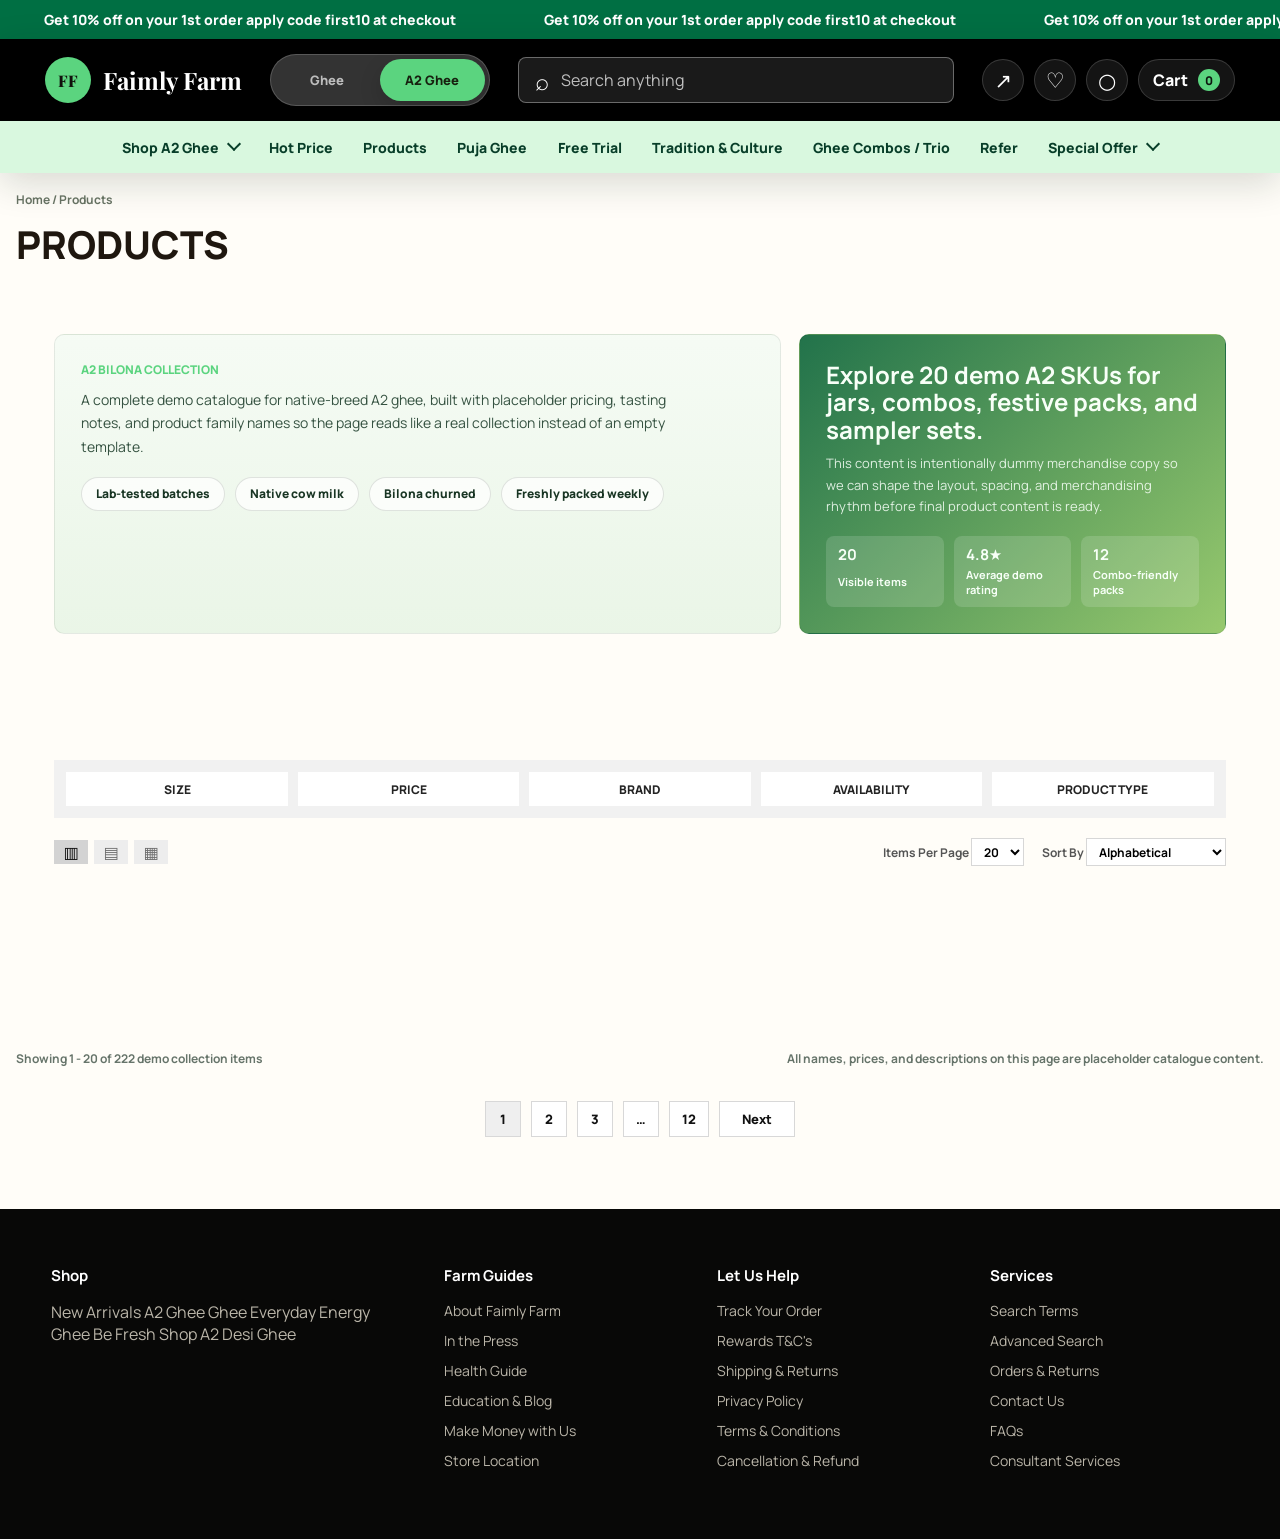
==== commit 583ed6cf: "collection fix" ====
--- a/a2-products.html
+++ b/a2-products.html
@@ -170,6 +170,35 @@
           <h1 class="collection-title">PRODUCTS</h1>
         </div>
 
+        <section class="collection-overview" aria-label="Collection overview">
+          <div class="collection-copy">
+            <p class="eyebrow">A2 bilona collection</p>
+            <p class="collection-lead">
+              A complete demo catalogue for native-breed A2 ghee, built with placeholder pricing,
+              tasting notes, and product family names so the page reads like a real collection
+              instead of an empty template.
+            </p>
+            <div class="collection-highlights">
+              <span>Lab-tested batches</span>
+              <span>Native cow milk</span>
+              <span>Bilona churned</span>
+              <span>Freshly packed weekly</span>
+            </div>
+          </div>
+          <aside class="collection-sidecard">
+            <strong>Explore 20 demo A2 SKUs for jars, combos, festive packs, and sampler sets.</strong>
+            <p>
+              This content is intentionally dummy merchandise copy so we can shape the layout,
+              spacing, and merchandising rhythm before final product content is ready.
+            </p>
+            <div class="sidecard-meta">
+              <span><strong>20</strong> Visible items</span>
+              <span><strong>4.8★</strong> Average demo rating</span>
+              <span><strong>12</strong> Combo-friendly packs</span>
+            </div>
+          </aside>
+        </section>
+
         <section class="collection-toolbar" aria-label="Collection filters">
           <div class="collection-filters">
             <button type="button">SIZE</button>
@@ -206,23 +235,32 @@
         </section>
 
         <section class="product-grid collection-grid" aria-label="A2 products">
-          <article class="product-card"><div class="badge">SALE</div><img src="assets/brand/a2-deoni.png" alt="A2 Bachur Cow Ghee" /><div class="product-body"><p>Faimly Farm</p><h3>A2 Bachur Cow Ghee</h3><strong>Rs. 1,047.00</strong><button class="add-cart" type="button">ADD TO CART</button></div></article>
-          <article class="product-card"><div class="badge">SALE</div><img src="assets/brand/farm-cows.jpeg" alt="A2 Badri Cow Ghee" /><div class="product-body"><p>Faimly Farm</p><h3>A2 Badri Cow Ghee</h3><strong>Rs. 1,111.00</strong><button class="add-cart" type="button">ADD TO CART</button></div></article>
-          <article class="product-card"><div class="badge">SALE</div><img src="assets/brand/red-sindhi.png" alt="A2 Bilona Buffalo Ghee" /><div class="product-body"><p>Faimly Farm</p><h3>A2 Bilona Buffalo Ghee</h3><strong>Rs. 661.00</strong><button class="add-cart" type="button">ADD TO CART</button></div></article>
-          <article class="product-card"><div class="badge">SALE</div><img src="assets/brand/cultured-heritage.png" alt="A2 Bilona Buffalo Ghee Family Combo" /><div class="product-body"><p>Faimly Farm</p><h3>A2 Bilona Buffalo Ghee Family Combo</h3><strong>Rs. 1,653.00</strong><button class="add-cart" type="button">ADD TO CART</button></div></article>
-          <article class="product-card"><div class="badge">SALE</div><img src="assets/brand/ancient-bilona.png" alt="A2 Bilona Cow & Buffalo Blend Ghee" /><div class="product-body"><p>Faimly Farm</p><h3>A2 Bilona Cow & Buffalo Blend Ghee</h3><strong>Rs. 914.00</strong><button class="add-cart" type="button">ADD TO CART</button></div></article>
-          <article class="product-card"><div class="badge">SALE</div><img src="assets/brand/ghee-bowl.jpeg" alt="A2 Bilona Cow Ghee" /><div class="product-body"><p>Faimly Farm</p><h3>A2 Bilona Cow Ghee</h3><strong>Rs. 1,160.00</strong><button class="add-cart" type="button">ADD TO CART</button></div></article>
-          <article class="product-card"><div class="badge">SALE</div><img src="assets/brand/farm-cows.jpeg" alt="A2 Bilona Cow Ghee Celebration Pack" /><div class="product-body"><p>Faimly Farm</p><h3>A2 Bilona Cow Ghee Celebration Pack</h3><strong>Rs. 2,690.00</strong><button class="add-cart" type="button">ADD TO CART</button></div></article>
-          <article class="product-card"><div class="badge">SALE</div><img src="assets/brand/a2-deoni.png" alt="A2 Bilona Ghee Family Value Twin Pack" /><div class="product-body"><p>Faimly Farm</p><h3>A2 Bilona Ghee Family Value Twin Pack</h3><strong>Rs. 4,215.00</strong><button class="add-cart" type="button">ADD TO CART</button></div></article>
-          <article class="product-card"><div class="badge">SALE</div><img src="assets/brand/cultured-heritage.png" alt="A2 Bilona Ghee Festive Pack" /><div class="product-body"><p>Faimly Farm</p><h3>A2 Bilona Ghee Festive Pack</h3><strong>Rs. 2,074.00</strong><button class="add-cart" type="button">ADD TO CART</button></div></article>
-          <article class="product-card"><div class="badge">SALE</div><img src="assets/brand/red-sindhi.png" alt="A2 Bilona Ghee Kitchen Duo Pack" /><div class="product-body"><p>Faimly Farm</p><h3>A2 Bilona Ghee Kitchen Duo Pack</h3><strong>Rs. 2,963.00</strong><button class="add-cart" type="button">ADD TO CART</button></div></article>
-          <article class="product-card"><div class="badge">SALE</div><img src="assets/brand/ancient-bilona.png" alt="A2 Bilona Ghee Trio Ghee Pack" /><div class="product-body"><p>Faimly Farm</p><h3>A2 Bilona Ghee Trio Ghee Pack</h3><strong>Rs. 7,816.00</strong><button class="add-cart" type="button">ADD TO CART</button></div></article>
-          <article class="product-card"><div class="badge">SALE</div><img src="assets/brand/farm-cows.jpeg" alt="A2 Deoni Cow Ghee" /><div class="product-body"><p>Faimly Farm</p><h3>A2 Deoni Cow Ghee</h3><strong>Rs. 1,253.00</strong><button class="add-cart" type="button">ADD TO CART</button></div></article>
-          <article class="product-card"><div class="badge">SALE</div><img src="assets/brand/a2-deoni.png" alt="A2 Gangati Cow Ghee" /><div class="product-body"><p>Faimly Farm</p><h3>A2 Gangati Cow Ghee</h3><strong>Rs. 1,293.00</strong><button class="add-cart" type="button">ADD TO CART</button></div></article>
-          <article class="product-card"><div class="badge">SALE</div><img src="assets/brand/cultured-heritage.png" alt="A2 Gaalo Cow Ghee" /><div class="product-body"><p>Faimly Farm</p><h3>A2 Gaalo Cow Ghee</h3><strong>Rs. 1,160.00</strong><button class="add-cart" type="button">ADD TO CART</button></div></article>
-          <article class="product-card"><div class="badge">SALE</div><img src="assets/brand/ghee-bowl.jpeg" alt="A2 Gir Cow Ghee" /><div class="product-body"><p>Faimly Farm</p><h3>A2 Gir Cow Ghee</h3><strong>Rs. 1,077.00</strong><button class="add-cart" type="button">ADD TO CART</button></div></article>
-          <article class="product-card"><div class="badge">SALE</div><img src="assets/brand/red-sindhi.png" alt="A2 Halikar Cow Ghee" /><div class="product-body"><p>Faimly Farm</p><h3>A2 Halikar Cow Ghee</h3><strong>Rs. 1,097.00</strong><button class="add-cart" type="button">ADD TO CART</button></div></article>
+          <article class="product-card"><div class="badge">SALE</div><img src="assets/brand/a2-deoni.png" alt="A2 Bachur Cow Ghee" /><div class="product-body"><p>Faimly Farm</p><h3>A2 Bachur Cow Ghee</h3><span>Small-batch golden ghee with a mellow aroma and smooth finish for everyday rotis and dal.</span><div class="rating">★★★★★ <small>4.8 | 214 reviews</small></div><div class="collection-price"><s>Rs. 1,102.00</s><strong>Rs. 1,047.00</strong></div><button class="add-cart" type="button">ADD TO CART</button></div></article>
+          <article class="product-card"><div class="badge">SALE</div><img src="assets/brand/farm-cows.jpeg" alt="A2 Badri Cow Ghee" /><div class="product-body"><p>Faimly Farm</p><h3>A2 Badri Cow Ghee</h3><span>Native-hill-breed inspired demo jar with a richer nose and a fuller spoon-coating texture.</span><div class="rating">★★★★★ <small>4.9 | 168 reviews</small></div><div class="collection-price"><s>Rs. 1,149.00</s><strong>Rs. 1,111.00</strong></div><button class="add-cart" type="button">ADD TO CART</button></div></article>
+          <article class="product-card"><div class="badge">SALE</div><img src="assets/brand/red-sindhi.png" alt="A2 Bilona Buffalo Ghee" /><div class="product-body"><p>Faimly Farm</p><h3>A2 Bilona Buffalo Ghee</h3><span>Dummy collection entry for a creamier profile suited to festive sweets and deeper roasting.</span><div class="rating">★★★★☆ <small>4.6 | 92 reviews</small></div><div class="collection-price"><s>Rs. 896.00</s><strong>Rs. 661.00</strong></div><button class="add-cart" type="button">ADD TO CART</button></div></article>
+          <article class="product-card"><div class="badge">SALE</div><img src="assets/brand/cultured-heritage.png" alt="A2 Bilona Buffalo Ghee Family Combo" /><div class="product-body"><p>Faimly Farm</p><h3>A2 Bilona Buffalo Ghee Family Combo</h3><span>A twin-pack placeholder bundle created to make the grid feel like a fuller merchandised catalogue.</span><div class="rating">★★★★★ <small>4.8 | 131 reviews</small></div><div class="collection-price"><s>Rs. 1,740.00</s><strong>Rs. 1,653.00</strong></div><button class="add-cart" type="button">ADD TO CART</button></div></article>
+          <article class="product-card"><div class="badge">SALE</div><img src="assets/brand/ancient-bilona.png" alt="A2 Bilona Cow and Buffalo Blend Ghee" /><div class="product-body"><p>Faimly Farm</p><h3>A2 Bilona Cow &amp; Buffalo Blend Ghee</h3><span>Balanced blend concept with nutty warmth, grainy texture, and a broader cooking-use story.</span><div class="rating">★★★★☆ <small>4.5 | 88 reviews</small></div><div class="collection-price"><s>Rs. 962.00</s><strong>Rs. 914.00</strong></div><button class="add-cart" type="button">ADD TO CART</button></div></article>
+          <article class="product-card"><div class="badge">SALE</div><img src="assets/brand/ghee-bowl.jpeg" alt="A2 Bilona Cow Ghee" /><div class="product-body"><p>Faimly Farm</p><h3>A2 Bilona Cow Ghee</h3><span>Classic bilona demo SKU for daily cooking with a soft caramel note and clean aftertaste.</span><div class="rating">★★★★★ <small>4.9 | 307 reviews</small></div><div class="collection-price"><s>Rs. 1,221.00</s><strong>Rs. 1,160.00</strong></div><button class="add-cart" type="button">ADD TO CART</button></div></article>
+          <article class="product-card"><div class="badge">SALE</div><img src="assets/brand/farm-cows.jpeg" alt="A2 Bilona Cow Ghee Celebration Pack" /><div class="product-body"><p>Faimly Farm</p><h3>A2 Bilona Cow Ghee Celebration Pack</h3><span>Festive placeholder hamper with gifting-friendly copy, duo jars, and premium ribbon-box positioning.</span><div class="rating">★★★★★ <small>4.8 | 74 reviews</small></div><div class="collection-price"><s>Rs. 2,832.00</s><strong>Rs. 2,690.00</strong></div><button class="add-cart" type="button">ADD TO CART</button></div></article>
+          <article class="product-card"><div class="badge">SALE</div><img src="assets/brand/a2-deoni.png" alt="A2 Bilona Ghee Family Value Twin Pack" /><div class="product-body"><p>Faimly Farm</p><h3>A2 Bilona Ghee Family Value Twin Pack</h3><span>Bulk-buy demo product designed to fill the collection with practical repeat-purchase value packs.</span><div class="rating">★★★★☆ <small>4.7 | 119 reviews</small></div><div class="collection-price"><s>Rs. 4,437.00</s><strong>Rs. 4,215.00</strong></div><button class="add-cart" type="button">ADD TO CART</button></div></article>
+          <article class="product-card"><div class="badge">SALE</div><img src="assets/brand/cultured-heritage.png" alt="A2 Bilona Ghee Festive Pack" /><div class="product-body"><p>Faimly Farm</p><h3>A2 Bilona Ghee Festive Pack</h3><span>Seasonal placeholder pack with celebratory positioning for family hosting and festive gifting.</span><div class="rating">★★★★★ <small>4.8 | 102 reviews</small></div><div class="collection-price"><s>Rs. 2,183.00</s><strong>Rs. 2,074.00</strong></div><button class="add-cart" type="button">ADD TO CART</button></div></article>
+          <article class="product-card"><div class="badge">SALE</div><img src="assets/brand/red-sindhi.png" alt="A2 Bilona Ghee Kitchen Duo Pack" /><div class="product-body"><p>Faimly Farm</p><h3>A2 Bilona Ghee Kitchen Duo Pack</h3><span>Kitchen-first duo concept with one everyday jar and one reserve jar for sweets or puja use.</span><div class="rating">★★★★★ <small>4.9 | 201 reviews</small></div><div class="collection-price"><s>Rs. 3,119.00</s><strong>Rs. 2,963.00</strong></div><button class="add-cart" type="button">ADD TO CART</button></div></article>
+          <article class="product-card"><div class="badge">SALE</div><img src="assets/brand/ancient-bilona.png" alt="A2 Bilona Ghee Trio Ghee Pack" /><div class="product-body"><p>Faimly Farm</p><h3>A2 Bilona Ghee Trio Pack</h3><span>A premium three-jar set used here as dummy content for wider basket-size shopping behavior.</span><div class="rating">★★★★☆ <small>4.7 | 61 reviews</small></div><div class="collection-price"><s>Rs. 8,227.00</s><strong>Rs. 7,816.00</strong></div><button class="add-cart" type="button">ADD TO CART</button></div></article>
+          <article class="product-card"><div class="badge">SALE</div><img src="assets/brand/farm-cows.jpeg" alt="A2 Deoni Cow Ghee" /><div class="product-body"><p>Faimly Farm</p><h3>A2 Deoni Cow Ghee</h3><span>Popular hero-style demo SKU with a dense spoon feel and breakfast-friendly richness.</span><div class="rating">★★★★★ <small>4.9 | 287 reviews</small></div><div class="collection-price"><s>Rs. 1,319.00</s><strong>Rs. 1,253.00</strong></div><button class="add-cart" type="button">ADD TO CART</button></div></article>
+          <article class="product-card"><div class="badge">SALE</div><img src="assets/brand/a2-deoni.png" alt="A2 Gangatiri Cow Ghee" /><div class="product-body"><p>Faimly Farm</p><h3>A2 Gangatiri Cow Ghee</h3><span>Dummy single-origin style listing with grassy top notes and a brighter finishing aroma.</span><div class="rating">★★★★☆ <small>4.6 | 83 reviews</small></div><div class="collection-price"><s>Rs. 1,361.00</s><strong>Rs. 1,293.00</strong></div><button class="add-cart" type="button">ADD TO CART</button></div></article>
+          <article class="product-card"><div class="badge">SALE</div><img src="assets/brand/cultured-heritage.png" alt="A2 Gaolao Cow Ghee" /><div class="product-body"><p>Faimly Farm</p><h3>A2 Gaolao Cow Ghee</h3><span>Soft everyday placeholder SKU that helps the lower rows keep the same visual weight and density.</span><div class="rating">★★★★☆ <small>4.6 | 71 reviews</small></div><div class="collection-price"><s>Rs. 1,221.00</s><strong>Rs. 1,160.00</strong></div><button class="add-cart" type="button">ADD TO CART</button></div></article>
+          <article class="product-card"><div class="badge">SALE</div><img src="assets/brand/ghee-bowl.jpeg" alt="A2 Gir Cow Ghee" /><div class="product-body"><p>Faimly Farm</p><h3>A2 Gir Cow Ghee</h3><span>Well-known native-breed placeholder jar with richer mouthfeel and a gentle toasted finish.</span><div class="rating">★★★★★ <small>4.8 | 244 reviews</small></div><div class="collection-price"><s>Rs. 1,134.00</s><strong>Rs. 1,077.00</strong></div><button class="add-cart" type="button">ADD TO CART</button></div></article>
+          <article class="product-card"><div class="badge">SALE</div><img src="assets/brand/red-sindhi.png" alt="A2 Hallikar Cow Ghee" /><div class="product-body"><p>Faimly Farm</p><h3>A2 Hallikar Cow Ghee</h3><span>Bright, breakfast-oriented demo product that rounds out the collection with another jar size story.</span><div class="rating">★★★★☆ <small>4.7 | 96 reviews</small></div><div class="collection-price"><s>Rs. 1,155.00</s><strong>Rs. 1,097.00</strong></div><button class="add-cart" type="button">ADD TO CART</button></div></article>
+          <article class="product-card"><div class="badge">NEW</div><img src="assets/brand/a2-deoni.png" alt="A2 Organica Trial Jar" /><div class="product-body"><p>Faimly Farm</p><h3>A2 Organica Trial Jar</h3><span>Entry-price dummy sampler for first-order shoppers who want a smaller format before scaling up.</span><div class="rating">★★★★★ <small>4.8 | 53 reviews</small></div><div class="collection-price"><s>Rs. 699.00</s><strong>Rs. 629.00</strong></div><button class="add-cart" type="button">ADD TO CART</button></div></article>
+          <article class="product-card"><div class="badge">COMBO</div><img src="assets/brand/cultured-heritage.png" alt="A2 Ritual Kitchen Pair" /><div class="product-body"><p>Faimly Farm</p><h3>A2 Ritual Kitchen Pair</h3><span>Two-format bundle with dummy copy for daily tadka plus one ceremonial reserve jar.</span><div class="rating">★★★★☆ <small>4.7 | 44 reviews</small></div><div class="collection-price"><s>Rs. 1,985.00</s><strong>Rs. 1,842.00</strong></div><button class="add-cart" type="button">ADD TO CART</button></div></article>
+          <article class="product-card"><div class="badge">FRESH</div><img src="assets/brand/farm-cows.jpeg" alt="A2 Morning Gold Ghee" /><div class="product-body"><p>Faimly Farm</p><h3>A2 Morning Gold Ghee</h3><span>Placeholder signature jar positioned for breakfast bowls, millet rotis, and kids’ everyday meals.</span><div class="rating">★★★★★ <small>4.9 | 126 reviews</small></div><div class="collection-price"><s>Rs. 1,089.00</s><strong>Rs. 1,019.00</strong></div><button class="add-cart" type="button">ADD TO CART</button></div></article>
+          <article class="product-card"><div class="badge">GIFT</div><img src="assets/brand/ancient-bilona.png" alt="A2 Heritage Gift Crate" /><div class="product-body"><p>Faimly Farm</p><h3>A2 Heritage Gift Crate</h3><span>Premium-looking dummy gift box so the bottom row does not feel repetitive or under-merchandised.</span><div class="rating">★★★★☆ <small>4.6 | 39 reviews</small></div><div class="collection-price"><s>Rs. 3,420.00</s><strong>Rs. 3,199.00</strong></div><button class="add-cart" type="button">ADD TO CART</button></div></article>
         </section>
+
+        <div class="collection-footnote">
+          <span>Showing 1 - 20 of 222 demo collection items</span>
+          <span>All names, prices, and descriptions on this page are placeholder catalogue content.</span>
+        </div>
 
         <div class="collection-pagination" aria-label="Pagination">
           <span class="active">1</span>
--- a/styles.css
+++ b/styles.css
@@ -1616,6 +1616,97 @@
   margin-bottom: 18px;
 }
 
+.collection-overview {
+  display: grid;
+  grid-template-columns: minmax(0, 1.45fr) minmax(320px, 0.85fr);
+  gap: 18px;
+  margin-bottom: 24px;
+}
+
+.collection-copy,
+.collection-sidecard {
+  padding: 26px;
+  border: 1px solid rgba(18, 35, 23, 0.08);
+  border-radius: 10px;
+  background: linear-gradient(180deg, rgba(245, 251, 244, 0.96), rgba(233, 245, 230, 0.96));
+}
+
+.collection-copy p,
+.collection-sidecard p {
+  margin: 0;
+}
+
+.collection-copy .eyebrow {
+  margin-bottom: 10px;
+}
+
+.collection-lead {
+  max-width: 66ch;
+  color: #355241;
+  font-size: 14px;
+  line-height: 1.7;
+}
+
+.collection-highlights {
+  display: flex;
+  flex-wrap: wrap;
+  gap: 10px;
+  margin-top: 18px;
+}
+
+.collection-highlights span {
+  min-height: 34px;
+  padding: 0 14px;
+  border: 1px solid rgba(18, 35, 23, 0.12);
+  border-radius: 999px;
+  color: #183523;
+  background: rgba(255, 255, 255, 0.72);
+  font-size: 12px;
+  font-weight: 800;
+  display: inline-flex;
+  align-items: center;
+}
+
+.collection-sidecard {
+  background: linear-gradient(135deg, rgba(22, 107, 65, 0.95), rgba(146, 198, 102, 0.95));
+  color: #f7fff7;
+}
+
+.collection-sidecard strong {
+  display: block;
+  margin-bottom: 10px;
+  font-size: 24px;
+  line-height: 1.15;
+}
+
+.collection-sidecard p {
+  color: rgba(247, 255, 247, 0.86);
+  font-size: 13px;
+  line-height: 1.65;
+}
+
+.collection-sidecard .sidecard-meta {
+  display: grid;
+  grid-template-columns: repeat(3, minmax(0, 1fr));
+  gap: 10px;
+  margin-top: 18px;
+}
+
+.collection-sidecard .sidecard-meta span {
+  display: grid;
+  gap: 4px;
+  padding: 10px 12px;
+  border-radius: 8px;
+  background: rgba(255, 255, 255, 0.14);
+  font-size: 11px;
+  font-weight: 700;
+}
+
+.collection-sidecard .sidecard-meta strong {
+  margin: 0;
+  font-size: 15px;
+}
+
 .collection-page .breadcrumbs {
   color: var(--muted);
   font-size: 12px;
@@ -1719,6 +1810,58 @@
   background: #fff;
 }
 
+.collection-page .product-card .product-body span {
+  min-height: 48px;
+  margin-top: 6px;
+  color: #5b6c61;
+}
+
+.collection-page .product-card .rating {
+  display: flex;
+  align-items: center;
+  justify-content: space-between;
+  gap: 10px;
+  margin-top: 10px;
+  color: #bd8b15;
+}
+
+.collection-page .product-card .rating small {
+  color: #748076;
+  font-size: 11px;
+}
+
+.collection-price {
+  display: flex;
+  align-items: baseline;
+  gap: 8px;
+  margin-top: 10px;
+}
+
+.collection-price s {
+  color: #9a9a9a;
+  font-size: 12px;
+  font-weight: 700;
+}
+
+.collection-page .product-card .add-cart {
+  width: 100%;
+  min-height: 40px;
+  margin-top: 14px;
+  border-radius: 0;
+  color: #fff;
+  background: #0b0b0b;
+}
+
+.collection-footnote {
+  display: flex;
+  justify-content: space-between;
+  gap: 14px;
+  margin-top: 18px;
+  color: #66746a;
+  font-size: 12px;
+  font-weight: 700;
+}
+
 .collection-pagination {
   display: flex;
   justify-content: center;
@@ -1747,6 +1890,24 @@
 
 .collection-pagination .next {
   min-width: 76px;
+}
+
+@media (max-width: 960px) {
+  .collection-overview {
+    grid-template-columns: 1fr;
+  }
+
+  .collection-filters {
+    grid-template-columns: repeat(2, minmax(0, 1fr));
+  }
+
+  .collection-sidecard .sidecard-meta {
+    grid-template-columns: 1fr;
+  }
+
+  .collection-footnote {
+    flex-direction: column;
+  }
 }
 
 .product-card {
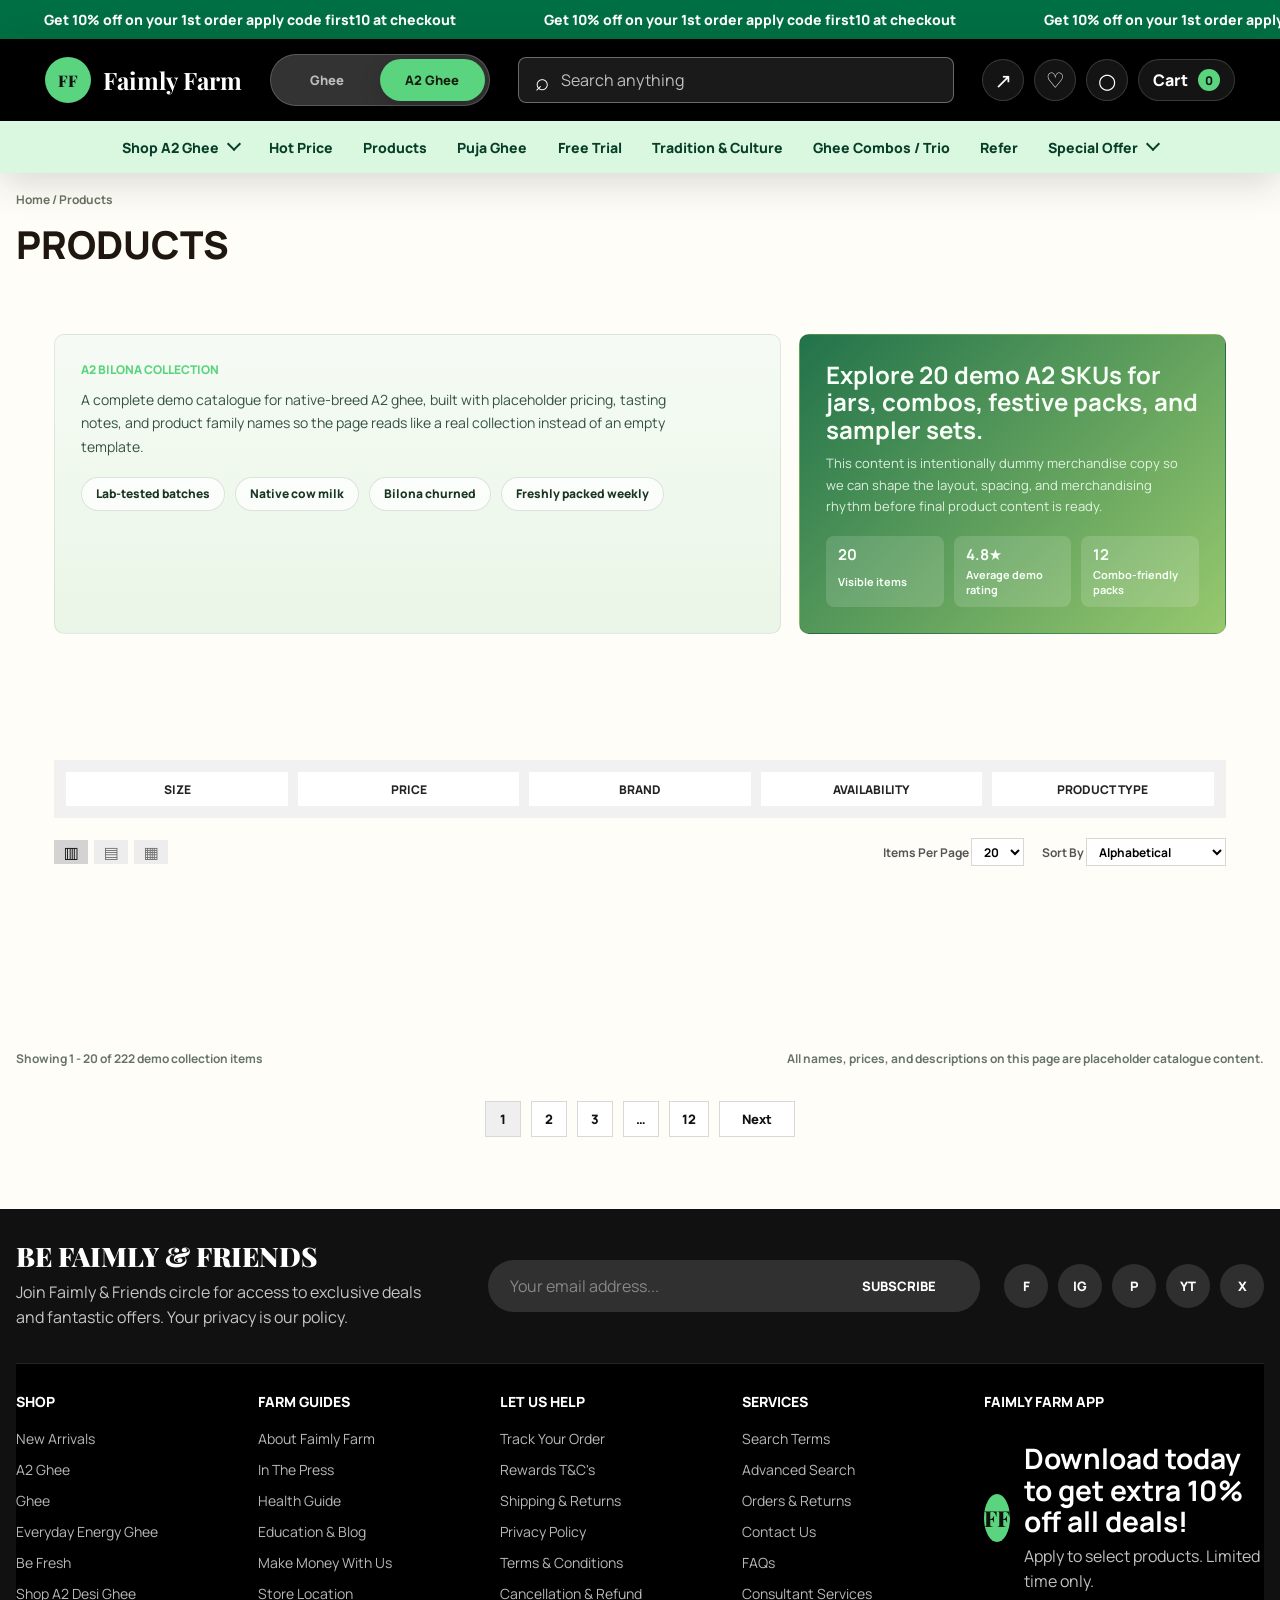
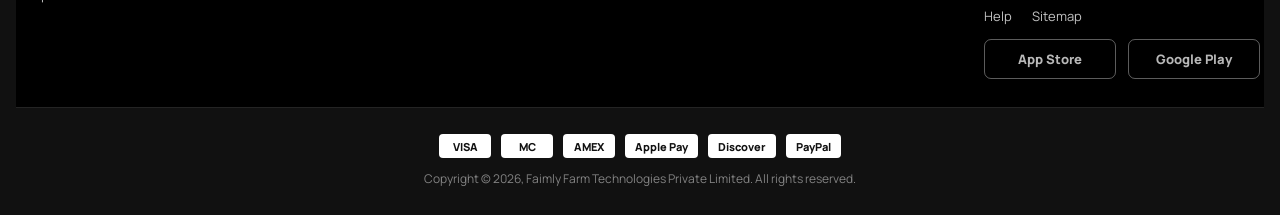
==== commit 6e9d7150: "footer" ====
--- a/a2-products.html
+++ b/a2-products.html
@@ -235,26 +235,26 @@
         </section>
 
         <section class="product-grid collection-grid" aria-label="A2 products">
-          <article class="product-card"><div class="badge">SALE</div><img src="assets/brand/a2-deoni.png" alt="A2 Bachur Cow Ghee" /><div class="product-body"><p>Faimly Farm</p><h3>A2 Bachur Cow Ghee</h3><span>Small-batch golden ghee with a mellow aroma and smooth finish for everyday rotis and dal.</span><div class="rating">★★★★★ <small>4.8 | 214 reviews</small></div><div class="collection-price"><s>Rs. 1,102.00</s><strong>Rs. 1,047.00</strong></div><button class="add-cart" type="button">ADD TO CART</button></div></article>
-          <article class="product-card"><div class="badge">SALE</div><img src="assets/brand/farm-cows.jpeg" alt="A2 Badri Cow Ghee" /><div class="product-body"><p>Faimly Farm</p><h3>A2 Badri Cow Ghee</h3><span>Native-hill-breed inspired demo jar with a richer nose and a fuller spoon-coating texture.</span><div class="rating">★★★★★ <small>4.9 | 168 reviews</small></div><div class="collection-price"><s>Rs. 1,149.00</s><strong>Rs. 1,111.00</strong></div><button class="add-cart" type="button">ADD TO CART</button></div></article>
-          <article class="product-card"><div class="badge">SALE</div><img src="assets/brand/red-sindhi.png" alt="A2 Bilona Buffalo Ghee" /><div class="product-body"><p>Faimly Farm</p><h3>A2 Bilona Buffalo Ghee</h3><span>Dummy collection entry for a creamier profile suited to festive sweets and deeper roasting.</span><div class="rating">★★★★☆ <small>4.6 | 92 reviews</small></div><div class="collection-price"><s>Rs. 896.00</s><strong>Rs. 661.00</strong></div><button class="add-cart" type="button">ADD TO CART</button></div></article>
-          <article class="product-card"><div class="badge">SALE</div><img src="assets/brand/cultured-heritage.png" alt="A2 Bilona Buffalo Ghee Family Combo" /><div class="product-body"><p>Faimly Farm</p><h3>A2 Bilona Buffalo Ghee Family Combo</h3><span>A twin-pack placeholder bundle created to make the grid feel like a fuller merchandised catalogue.</span><div class="rating">★★★★★ <small>4.8 | 131 reviews</small></div><div class="collection-price"><s>Rs. 1,740.00</s><strong>Rs. 1,653.00</strong></div><button class="add-cart" type="button">ADD TO CART</button></div></article>
-          <article class="product-card"><div class="badge">SALE</div><img src="assets/brand/ancient-bilona.png" alt="A2 Bilona Cow and Buffalo Blend Ghee" /><div class="product-body"><p>Faimly Farm</p><h3>A2 Bilona Cow &amp; Buffalo Blend Ghee</h3><span>Balanced blend concept with nutty warmth, grainy texture, and a broader cooking-use story.</span><div class="rating">★★★★☆ <small>4.5 | 88 reviews</small></div><div class="collection-price"><s>Rs. 962.00</s><strong>Rs. 914.00</strong></div><button class="add-cart" type="button">ADD TO CART</button></div></article>
-          <article class="product-card"><div class="badge">SALE</div><img src="assets/brand/ghee-bowl.jpeg" alt="A2 Bilona Cow Ghee" /><div class="product-body"><p>Faimly Farm</p><h3>A2 Bilona Cow Ghee</h3><span>Classic bilona demo SKU for daily cooking with a soft caramel note and clean aftertaste.</span><div class="rating">★★★★★ <small>4.9 | 307 reviews</small></div><div class="collection-price"><s>Rs. 1,221.00</s><strong>Rs. 1,160.00</strong></div><button class="add-cart" type="button">ADD TO CART</button></div></article>
-          <article class="product-card"><div class="badge">SALE</div><img src="assets/brand/farm-cows.jpeg" alt="A2 Bilona Cow Ghee Celebration Pack" /><div class="product-body"><p>Faimly Farm</p><h3>A2 Bilona Cow Ghee Celebration Pack</h3><span>Festive placeholder hamper with gifting-friendly copy, duo jars, and premium ribbon-box positioning.</span><div class="rating">★★★★★ <small>4.8 | 74 reviews</small></div><div class="collection-price"><s>Rs. 2,832.00</s><strong>Rs. 2,690.00</strong></div><button class="add-cart" type="button">ADD TO CART</button></div></article>
-          <article class="product-card"><div class="badge">SALE</div><img src="assets/brand/a2-deoni.png" alt="A2 Bilona Ghee Family Value Twin Pack" /><div class="product-body"><p>Faimly Farm</p><h3>A2 Bilona Ghee Family Value Twin Pack</h3><span>Bulk-buy demo product designed to fill the collection with practical repeat-purchase value packs.</span><div class="rating">★★★★☆ <small>4.7 | 119 reviews</small></div><div class="collection-price"><s>Rs. 4,437.00</s><strong>Rs. 4,215.00</strong></div><button class="add-cart" type="button">ADD TO CART</button></div></article>
-          <article class="product-card"><div class="badge">SALE</div><img src="assets/brand/cultured-heritage.png" alt="A2 Bilona Ghee Festive Pack" /><div class="product-body"><p>Faimly Farm</p><h3>A2 Bilona Ghee Festive Pack</h3><span>Seasonal placeholder pack with celebratory positioning for family hosting and festive gifting.</span><div class="rating">★★★★★ <small>4.8 | 102 reviews</small></div><div class="collection-price"><s>Rs. 2,183.00</s><strong>Rs. 2,074.00</strong></div><button class="add-cart" type="button">ADD TO CART</button></div></article>
-          <article class="product-card"><div class="badge">SALE</div><img src="assets/brand/red-sindhi.png" alt="A2 Bilona Ghee Kitchen Duo Pack" /><div class="product-body"><p>Faimly Farm</p><h3>A2 Bilona Ghee Kitchen Duo Pack</h3><span>Kitchen-first duo concept with one everyday jar and one reserve jar for sweets or puja use.</span><div class="rating">★★★★★ <small>4.9 | 201 reviews</small></div><div class="collection-price"><s>Rs. 3,119.00</s><strong>Rs. 2,963.00</strong></div><button class="add-cart" type="button">ADD TO CART</button></div></article>
-          <article class="product-card"><div class="badge">SALE</div><img src="assets/brand/ancient-bilona.png" alt="A2 Bilona Ghee Trio Ghee Pack" /><div class="product-body"><p>Faimly Farm</p><h3>A2 Bilona Ghee Trio Pack</h3><span>A premium three-jar set used here as dummy content for wider basket-size shopping behavior.</span><div class="rating">★★★★☆ <small>4.7 | 61 reviews</small></div><div class="collection-price"><s>Rs. 8,227.00</s><strong>Rs. 7,816.00</strong></div><button class="add-cart" type="button">ADD TO CART</button></div></article>
-          <article class="product-card"><div class="badge">SALE</div><img src="assets/brand/farm-cows.jpeg" alt="A2 Deoni Cow Ghee" /><div class="product-body"><p>Faimly Farm</p><h3>A2 Deoni Cow Ghee</h3><span>Popular hero-style demo SKU with a dense spoon feel and breakfast-friendly richness.</span><div class="rating">★★★★★ <small>4.9 | 287 reviews</small></div><div class="collection-price"><s>Rs. 1,319.00</s><strong>Rs. 1,253.00</strong></div><button class="add-cart" type="button">ADD TO CART</button></div></article>
-          <article class="product-card"><div class="badge">SALE</div><img src="assets/brand/a2-deoni.png" alt="A2 Gangatiri Cow Ghee" /><div class="product-body"><p>Faimly Farm</p><h3>A2 Gangatiri Cow Ghee</h3><span>Dummy single-origin style listing with grassy top notes and a brighter finishing aroma.</span><div class="rating">★★★★☆ <small>4.6 | 83 reviews</small></div><div class="collection-price"><s>Rs. 1,361.00</s><strong>Rs. 1,293.00</strong></div><button class="add-cart" type="button">ADD TO CART</button></div></article>
-          <article class="product-card"><div class="badge">SALE</div><img src="assets/brand/cultured-heritage.png" alt="A2 Gaolao Cow Ghee" /><div class="product-body"><p>Faimly Farm</p><h3>A2 Gaolao Cow Ghee</h3><span>Soft everyday placeholder SKU that helps the lower rows keep the same visual weight and density.</span><div class="rating">★★★★☆ <small>4.6 | 71 reviews</small></div><div class="collection-price"><s>Rs. 1,221.00</s><strong>Rs. 1,160.00</strong></div><button class="add-cart" type="button">ADD TO CART</button></div></article>
-          <article class="product-card"><div class="badge">SALE</div><img src="assets/brand/ghee-bowl.jpeg" alt="A2 Gir Cow Ghee" /><div class="product-body"><p>Faimly Farm</p><h3>A2 Gir Cow Ghee</h3><span>Well-known native-breed placeholder jar with richer mouthfeel and a gentle toasted finish.</span><div class="rating">★★★★★ <small>4.8 | 244 reviews</small></div><div class="collection-price"><s>Rs. 1,134.00</s><strong>Rs. 1,077.00</strong></div><button class="add-cart" type="button">ADD TO CART</button></div></article>
-          <article class="product-card"><div class="badge">SALE</div><img src="assets/brand/red-sindhi.png" alt="A2 Hallikar Cow Ghee" /><div class="product-body"><p>Faimly Farm</p><h3>A2 Hallikar Cow Ghee</h3><span>Bright, breakfast-oriented demo product that rounds out the collection with another jar size story.</span><div class="rating">★★★★☆ <small>4.7 | 96 reviews</small></div><div class="collection-price"><s>Rs. 1,155.00</s><strong>Rs. 1,097.00</strong></div><button class="add-cart" type="button">ADD TO CART</button></div></article>
-          <article class="product-card"><div class="badge">NEW</div><img src="assets/brand/a2-deoni.png" alt="A2 Organica Trial Jar" /><div class="product-body"><p>Faimly Farm</p><h3>A2 Organica Trial Jar</h3><span>Entry-price dummy sampler for first-order shoppers who want a smaller format before scaling up.</span><div class="rating">★★★★★ <small>4.8 | 53 reviews</small></div><div class="collection-price"><s>Rs. 699.00</s><strong>Rs. 629.00</strong></div><button class="add-cart" type="button">ADD TO CART</button></div></article>
-          <article class="product-card"><div class="badge">COMBO</div><img src="assets/brand/cultured-heritage.png" alt="A2 Ritual Kitchen Pair" /><div class="product-body"><p>Faimly Farm</p><h3>A2 Ritual Kitchen Pair</h3><span>Two-format bundle with dummy copy for daily tadka plus one ceremonial reserve jar.</span><div class="rating">★★★★☆ <small>4.7 | 44 reviews</small></div><div class="collection-price"><s>Rs. 1,985.00</s><strong>Rs. 1,842.00</strong></div><button class="add-cart" type="button">ADD TO CART</button></div></article>
-          <article class="product-card"><div class="badge">FRESH</div><img src="assets/brand/farm-cows.jpeg" alt="A2 Morning Gold Ghee" /><div class="product-body"><p>Faimly Farm</p><h3>A2 Morning Gold Ghee</h3><span>Placeholder signature jar positioned for breakfast bowls, millet rotis, and kids’ everyday meals.</span><div class="rating">★★★★★ <small>4.9 | 126 reviews</small></div><div class="collection-price"><s>Rs. 1,089.00</s><strong>Rs. 1,019.00</strong></div><button class="add-cart" type="button">ADD TO CART</button></div></article>
-          <article class="product-card"><div class="badge">GIFT</div><img src="assets/brand/ancient-bilona.png" alt="A2 Heritage Gift Crate" /><div class="product-body"><p>Faimly Farm</p><h3>A2 Heritage Gift Crate</h3><span>Premium-looking dummy gift box so the bottom row does not feel repetitive or under-merchandised.</span><div class="rating">★★★★☆ <small>4.6 | 39 reviews</small></div><div class="collection-price"><s>Rs. 3,420.00</s><strong>Rs. 3,199.00</strong></div><button class="add-cart" type="button">ADD TO CART</button></div></article>
+          <article class="product-card"><div class="badge">SALE</div><img src="assets/Product images Test/A2 Desi Ghee.png" alt="A2 Bachur Cow Ghee" /><div class="product-body"><p>Faimly Farm</p><h3>A2 Bachur Cow Ghee</h3><span>Small-batch golden ghee with a mellow aroma and smooth finish for everyday rotis and dal.</span><div class="rating">★★★★★ <small>4.8 | 214 reviews</small></div><div class="collection-price"><s>Rs. 1,102.00</s><strong>Rs. 1,047.00</strong></div><button class="add-cart" type="button">ADD TO CART</button></div></article>
+          <article class="product-card"><div class="badge">SALE</div><img src="assets/Product images Test/A2 Desi Ghee3.png" alt="A2 Badri Cow Ghee" /><div class="product-body"><p>Faimly Farm</p><h3>A2 Badri Cow Ghee</h3><span>Native-hill-breed inspired demo jar with a richer nose and a fuller spoon-coating texture.</span><div class="rating">★★★★★ <small>4.9 | 168 reviews</small></div><div class="collection-price"><s>Rs. 1,149.00</s><strong>Rs. 1,111.00</strong></div><button class="add-cart" type="button">ADD TO CART</button></div></article>
+          <article class="product-card"><div class="badge">SALE</div><img src="assets/Product images Test/A2 Gaolao Cow Ghee.png" alt="A2 Bilona Buffalo Ghee" /><div class="product-body"><p>Faimly Farm</p><h3>A2 Bilona Buffalo Ghee</h3><span>Dummy collection entry for a creamier profile suited to festive sweets and deeper roasting.</span><div class="rating">★★★★☆ <small>4.6 | 92 reviews</small></div><div class="collection-price"><s>Rs. 896.00</s><strong>Rs. 661.00</strong></div><button class="add-cart" type="button">ADD TO CART</button></div></article>
+          <article class="product-card"><div class="badge">SALE</div><img src="assets/Product images Test/A2 Cow Ghee Organica Essence.png" alt="A2 Bilona Buffalo Ghee Family Combo" /><div class="product-body"><p>Faimly Farm</p><h3>A2 Bilona Buffalo Ghee Family Combo</h3><span>A twin-pack placeholder bundle created to make the grid feel like a fuller merchandised catalogue.</span><div class="rating">★★★★★ <small>4.8 | 131 reviews</small></div><div class="collection-price"><s>Rs. 1,740.00</s><strong>Rs. 1,653.00</strong></div><button class="add-cart" type="button">ADD TO CART</button></div></article>
+          <article class="product-card"><div class="badge">SALE</div><img src="assets/Product images Test/Ancient Bilona Fresh cow1000 -800 - 500 Ml.png" alt="A2 Bilona Cow and Buffalo Blend Ghee" /><div class="product-body"><p>Faimly Farm</p><h3>A2 Bilona Cow &amp; Buffalo Blend Ghee</h3><span>Balanced blend concept with nutty warmth, grainy texture, and a broader cooking-use story.</span><div class="rating">★★★★☆ <small>4.5 | 88 reviews</small></div><div class="collection-price"><s>Rs. 962.00</s><strong>Rs. 914.00</strong></div><button class="add-cart" type="button">ADD TO CART</button></div></article>
+          <article class="product-card"><div class="badge">SALE</div><img src="assets/Product images Test/A2 Cow Ghee Organica Essence2.png" alt="A2 Bilona Cow Ghee" /><div class="product-body"><p>Faimly Farm</p><h3>A2 Bilona Cow Ghee</h3><span>Classic bilona demo SKU for daily cooking with a soft caramel note and clean aftertaste.</span><div class="rating">★★★★★ <small>4.9 | 307 reviews</small></div><div class="collection-price"><s>Rs. 1,221.00</s><strong>Rs. 1,160.00</strong></div><button class="add-cart" type="button">ADD TO CART</button></div></article>
+          <article class="product-card"><div class="badge">SALE</div><img src="assets/Product images Test/A2 Cow Ghee Organica Essence3.png" alt="A2 Bilona Cow Ghee Celebration Pack" /><div class="product-body"><p>Faimly Farm</p><h3>A2 Bilona Cow Ghee Celebration Pack</h3><span>Festive placeholder hamper with gifting-friendly copy, duo jars, and premium ribbon-box positioning.</span><div class="rating">★★★★★ <small>4.8 | 74 reviews</small></div><div class="collection-price"><s>Rs. 2,832.00</s><strong>Rs. 2,690.00</strong></div><button class="add-cart" type="button">ADD TO CART</button></div></article>
+          <article class="product-card"><div class="badge">SALE</div><img src="assets/Product images Test/A2 Desi Ghee.png" alt="A2 Bilona Ghee Family Value Twin Pack" /><div class="product-body"><p>Faimly Farm</p><h3>A2 Bilona Ghee Family Value Twin Pack</h3><span>Bulk-buy demo product designed to fill the collection with practical repeat-purchase value packs.</span><div class="rating">★★★★☆ <small>4.7 | 119 reviews</small></div><div class="collection-price"><s>Rs. 4,437.00</s><strong>Rs. 4,215.00</strong></div><button class="add-cart" type="button">ADD TO CART</button></div></article>
+          <article class="product-card"><div class="badge">SALE</div><img src="assets/Product images Test/A2 Desi Ghee3.png" alt="A2 Bilona Ghee Festive Pack" /><div class="product-body"><p>Faimly Farm</p><h3>A2 Bilona Ghee Festive Pack</h3><span>Seasonal placeholder pack with celebratory positioning for family hosting and festive gifting.</span><div class="rating">★★★★★ <small>4.8 | 102 reviews</small></div><div class="collection-price"><s>Rs. 2,183.00</s><strong>Rs. 2,074.00</strong></div><button class="add-cart" type="button">ADD TO CART</button></div></article>
+          <article class="product-card"><div class="badge">SALE</div><img src="assets/Product images Test/A2 Gaolao Cow Ghee.png" alt="A2 Bilona Ghee Kitchen Duo Pack" /><div class="product-body"><p>Faimly Farm</p><h3>A2 Bilona Ghee Kitchen Duo Pack</h3><span>Kitchen-first duo concept with one everyday jar and one reserve jar for sweets or puja use.</span><div class="rating">★★★★★ <small>4.9 | 201 reviews</small></div><div class="collection-price"><s>Rs. 3,119.00</s><strong>Rs. 2,963.00</strong></div><button class="add-cart" type="button">ADD TO CART</button></div></article>
+          <article class="product-card"><div class="badge">SALE</div><img src="assets/Product images Test/Ancient Bilona Fresh cow1000 -800 - 500 Ml.png" alt="A2 Bilona Ghee Trio Ghee Pack" /><div class="product-body"><p>Faimly Farm</p><h3>A2 Bilona Ghee Trio Pack</h3><span>A premium three-jar set used here as dummy content for wider basket-size shopping behavior.</span><div class="rating">★★★★☆ <small>4.7 | 61 reviews</small></div><div class="collection-price"><s>Rs. 8,227.00</s><strong>Rs. 7,816.00</strong></div><button class="add-cart" type="button">ADD TO CART</button></div></article>
+          <article class="product-card"><div class="badge">SALE</div><img src="assets/Product images Test/A2 Cow Ghee Organica Essence.png" alt="A2 Deoni Cow Ghee" /><div class="product-body"><p>Faimly Farm</p><h3>A2 Deoni Cow Ghee</h3><span>Popular hero-style demo SKU with a dense spoon feel and breakfast-friendly richness.</span><div class="rating">★★★★★ <small>4.9 | 287 reviews</small></div><div class="collection-price"><s>Rs. 1,319.00</s><strong>Rs. 1,253.00</strong></div><button class="add-cart" type="button">ADD TO CART</button></div></article>
+          <article class="product-card"><div class="badge">SALE</div><img src="assets/Product images Test/A2 Cow Ghee Organica Essence2.png" alt="A2 Gangatiri Cow Ghee" /><div class="product-body"><p>Faimly Farm</p><h3>A2 Gangatiri Cow Ghee</h3><span>Dummy single-origin style listing with grassy top notes and a brighter finishing aroma.</span><div class="rating">★★★★☆ <small>4.6 | 83 reviews</small></div><div class="collection-price"><s>Rs. 1,361.00</s><strong>Rs. 1,293.00</strong></div><button class="add-cart" type="button">ADD TO CART</button></div></article>
+          <article class="product-card"><div class="badge">SALE</div><img src="assets/Product images Test/A2 Gaolao Cow Ghee.png" alt="A2 Gaolao Cow Ghee" /><div class="product-body"><p>Faimly Farm</p><h3>A2 Gaolao Cow Ghee</h3><span>Soft everyday placeholder SKU that helps the lower rows keep the same visual weight and density.</span><div class="rating">★★★★☆ <small>4.6 | 71 reviews</small></div><div class="collection-price"><s>Rs. 1,221.00</s><strong>Rs. 1,160.00</strong></div><button class="add-cart" type="button">ADD TO CART</button></div></article>
+          <article class="product-card"><div class="badge">SALE</div><img src="assets/Product images Test/A2 Desi Ghee3.png" alt="A2 Gir Cow Ghee" /><div class="product-body"><p>Faimly Farm</p><h3>A2 Gir Cow Ghee</h3><span>Well-known native-breed placeholder jar with richer mouthfeel and a gentle toasted finish.</span><div class="rating">★★★★★ <small>4.8 | 244 reviews</small></div><div class="collection-price"><s>Rs. 1,134.00</s><strong>Rs. 1,077.00</strong></div><button class="add-cart" type="button">ADD TO CART</button></div></article>
+          <article class="product-card"><div class="badge">SALE</div><img src="assets/Product images Test/A2 Cow Ghee Organica Essence3.png" alt="A2 Hallikar Cow Ghee" /><div class="product-body"><p>Faimly Farm</p><h3>A2 Hallikar Cow Ghee</h3><span>Bright, breakfast-oriented demo product that rounds out the collection with another jar size story.</span><div class="rating">★★★★☆ <small>4.7 | 96 reviews</small></div><div class="collection-price"><s>Rs. 1,155.00</s><strong>Rs. 1,097.00</strong></div><button class="add-cart" type="button">ADD TO CART</button></div></article>
+          <article class="product-card"><div class="badge">NEW</div><img src="assets/Product images Test/A2 Cow Ghee Organica Essence.png" alt="A2 Organica Trial Jar" /><div class="product-body"><p>Faimly Farm</p><h3>A2 Organica Trial Jar</h3><span>Entry-price dummy sampler for first-order shoppers who want a smaller format before scaling up.</span><div class="rating">★★★★★ <small>4.8 | 53 reviews</small></div><div class="collection-price"><s>Rs. 699.00</s><strong>Rs. 629.00</strong></div><button class="add-cart" type="button">ADD TO CART</button></div></article>
+          <article class="product-card"><div class="badge">COMBO</div><img src="assets/Product images Test/A2 Cow Ghee Organica Essence2.png" alt="A2 Ritual Kitchen Pair" /><div class="product-body"><p>Faimly Farm</p><h3>A2 Ritual Kitchen Pair</h3><span>Two-format bundle with dummy copy for daily tadka plus one ceremonial reserve jar.</span><div class="rating">★★★★☆ <small>4.7 | 44 reviews</small></div><div class="collection-price"><s>Rs. 1,985.00</s><strong>Rs. 1,842.00</strong></div><button class="add-cart" type="button">ADD TO CART</button></div></article>
+          <article class="product-card"><div class="badge">FRESH</div><img src="assets/Product images Test/A2 Desi Ghee.png" alt="A2 Morning Gold Ghee" /><div class="product-body"><p>Faimly Farm</p><h3>A2 Morning Gold Ghee</h3><span>Placeholder signature jar positioned for breakfast bowls, millet rotis, and kids' everyday meals.</span><div class="rating">★★★★★ <small>4.9 | 126 reviews</small></div><div class="collection-price"><s>Rs. 1,089.00</s><strong>Rs. 1,019.00</strong></div><button class="add-cart" type="button">ADD TO CART</button></div></article>
+          <article class="product-card"><div class="badge">GIFT</div><img src="assets/Product images Test/Ancient Bilona Fresh cow1000 -800 - 500 Ml.png" alt="A2 Heritage Gift Crate" /><div class="product-body"><p>Faimly Farm</p><h3>A2 Heritage Gift Crate</h3><span>Premium-looking dummy gift box so the bottom row does not feel repetitive or under-merchandised.</span><div class="rating">★★★★☆ <small>4.6 | 39 reviews</small></div><div class="collection-price"><s>Rs. 3,420.00</s><strong>Rs. 3,199.00</strong></div><button class="add-cart" type="button">ADD TO CART</button></div></article>
         </section>
 
         <div class="collection-footnote">
@@ -274,41 +274,96 @@
     </main>
 
     <footer class="site-footer" id="footer">
-      <div>
-        <h3>Shop</h3>
-        <a href="index.html#products">New Arrivals</a>
-        <a href="index.html#a2-home">A2 Ghee</a>
-        <a href="index.html">Ghee</a>
-        <a href="ghee-offers.html">Everyday Energy Ghee</a>
-        <a href="ghee-offers.html">Be Fresh</a>
-        <a href="a2-products.html">Shop A2 Desi Ghee</a>
-      </div>
-      <div>
-        <h3>Farm Guides</h3>
-        <a href="index.html#guide">About Faimly Farm</a>
-        <a href="blog.html">In the Press</a>
-        <a href="blog.html">Health Guide</a>
-        <a href="blog.html">Education &amp; Blog</a>
-        <a href="refer.html">Make Money with Us</a>
-        <a href="#top">Store Location</a>
-      </div>
-      <div>
-        <h3>Let Us Help</h3>
-        <a href="#footer">Track Your Order</a>
-        <a href="#top">Rewards T&amp;C's</a>
-        <a href="#top">Shipping &amp; Returns</a>
-        <a href="#top">Privacy Policy</a>
-        <a href="#top">Terms &amp; Conditions</a>
-        <a href="#top">Cancellation &amp; Refund</a>
-      </div>
-      <div>
-        <h3>Services</h3>
-        <a href="#footer">Search Terms</a>
-        <a href="#top">Advanced Search</a>
-        <a href="#top">Orders &amp; Returns</a>
-        <a href="#top">Contact Us</a>
-        <a href="#top">FAQs</a>
-        <a href="#top">Consultant Services</a>
+      <div class="site-footer-inner">
+        <div class="footer-top">
+          <div class="footer-intro">
+            <h2>Be Faimly &amp; Friends</h2>
+            <p>
+              Join Faimly &amp; Friends circle for access to exclusive deals and fantastic offers.
+              Your privacy is our policy.
+            </p>
+          </div>
+          <form class="footer-subscribe">
+            <input type="email" placeholder="Your email address..." aria-label="Email address" />
+            <button type="submit">Subscribe</button>
+          </form>
+          <div class="footer-socials" aria-label="Social links">
+            <a href="#top" aria-label="Facebook">f</a>
+            <a href="#top" aria-label="Instagram">ig</a>
+            <a href="#top" aria-label="Pinterest">p</a>
+            <a href="#top" aria-label="YouTube">yt</a>
+            <a href="#top" aria-label="Twitter">x</a>
+          </div>
+        </div>
+        <div class="footer-main">
+          <div class="footer-column">
+            <h3>Shop</h3>
+            <a href="index.html#products">New Arrivals</a>
+            <a href="index.html#a2-home">A2 Ghee</a>
+            <a href="index.html#products">Ghee</a>
+            <a href="ghee-offers.html">Everyday Energy Ghee</a>
+            <a href="ghee-offers.html">Be Fresh</a>
+            <a href="a2-products.html">Shop A2 Desi Ghee</a>
+          </div>
+          <div class="footer-column">
+            <h3>Farm Guides</h3>
+            <a href="index.html#guide">About Faimly Farm</a>
+            <a href="blog.html">In The Press</a>
+            <a href="blog.html">Health Guide</a>
+            <a href="tradition-culture.html">Education &amp; Blog</a>
+            <a href="refer.html">Make Money With Us</a>
+            <a href="#top">Store Location</a>
+          </div>
+          <div class="footer-column">
+            <h3>Let Us Help</h3>
+            <a href="#footer">Track Your Order</a>
+            <a href="#top">Rewards T&amp;C's</a>
+            <a href="#top">Shipping &amp; Returns</a>
+            <a href="#top">Privacy Policy</a>
+            <a href="#top">Terms &amp; Conditions</a>
+            <a href="#top">Cancellation &amp; Refund</a>
+          </div>
+          <div class="footer-column">
+            <h3>Services</h3>
+            <a href="#footer">Search Terms</a>
+            <a href="#top">Advanced Search</a>
+            <a href="#top">Orders &amp; Returns</a>
+            <a href="#top">Contact Us</a>
+            <a href="#top">FAQs</a>
+            <a href="#top">Consultant Services</a>
+          </div>
+          <div class="footer-app">
+            <h3>Faimly Farm App</h3>
+            <div class="footer-app-brand">
+              <span class="brand-mark">FF</span>
+              <div class="footer-app-copy">
+                <strong>Download today to get extra 10% off all deals!</strong>
+                <p>Apply to select products. Limited time only.</p>
+              </div>
+            </div>
+            <div class="footer-app-meta">
+              <span>Help</span>
+              <span>Sitemap</span>
+            </div>
+            <div class="footer-app-links">
+              <a class="store-button" href="#top">App Store</a>
+              <a class="store-button" href="#top">Google Play</a>
+            </div>
+          </div>
+        </div>
+        <div class="footer-bottom">
+          <div class="footer-payments" aria-label="Payment methods">
+            <span>VISA</span>
+            <span>MC</span>
+            <span>AMEX</span>
+            <span>Apple Pay</span>
+            <span>Discover</span>
+            <span>PayPal</span>
+          </div>
+          <p class="footer-legal">
+            Copyright © 2026, Faimly Farm Technologies Private Limited. All rights reserved.
+          </p>
+        </div>
       </div>
     </footer>
 
--- a/styles.css
+++ b/styles.css
@@ -2371,38 +2371,217 @@
 }
 
 .site-footer {
-  display: grid;
-  grid-template-columns: 1.5fr repeat(3, minmax(0, 1fr));
-  gap: 34px;
-  padding: 58px clamp(18px, 4vw, 56px);
-  color: rgba(255, 248, 232, 0.82);
-  background: var(--black);
-}
-
+  color: rgba(255, 255, 255, 0.76);
+  background: #111111;
+}
+
+.site-footer a {
+  color: rgba(255, 255, 255, 0.72);
+}
+
+.site-footer h3,
 .site-footer p {
-  max-width: 360px;
-  line-height: 1.6;
-}
-
-.footer-brand strong {
-  color: #fff;
-}
-
-.footer-brand small,
-.site-footer a {
-  color: rgba(255, 248, 232, 0.72);
-}
-
-.site-footer h3 {
-  margin-bottom: 16px;
-  color: #fff;
-  font-size: 15px;
-}
-
-.site-footer div:not(:first-child) a {
+  margin: 0;
+}
+
+.site-footer-inner {
+  width: min(1320px, calc(100% - 32px));
+  margin: 0 auto;
+}
+
+.footer-top {
+  display: grid;
+  grid-template-columns: minmax(240px, 1fr) minmax(320px, 1.1fr) auto;
+  gap: 24px;
+  align-items: center;
+  padding: 34px 0;
+  border-bottom: 1px solid rgba(255, 255, 255, 0.08);
+}
+
+.footer-intro h2 {
+  margin: 0 0 10px;
+  color: #ffffff;
+  font-size: clamp(24px, 2.1vw, 34px);
+  font-weight: 900;
+  letter-spacing: 0;
+  text-transform: uppercase;
+}
+
+.footer-intro p {
+  max-width: 420px;
+  line-height: 1.55;
+}
+
+.footer-subscribe {
+  display: flex;
+  gap: 0;
+  align-items: center;
+  min-height: 52px;
+  border-radius: 999px;
+  overflow: hidden;
+  background: #303030;
+}
+
+.footer-subscribe input {
+  flex: 1;
+  min-width: 0;
+  height: 52px;
+  padding: 0 22px;
+  border: 0;
+  color: #ffffff;
+  background: transparent;
+  font: inherit;
+}
+
+.footer-subscribe input::placeholder {
+  color: rgba(255, 255, 255, 0.42);
+}
+
+.footer-subscribe button {
+  min-width: 162px;
+  height: 52px;
+  border: 0;
+  color: #ffffff;
+  background: #303030;
+  font-size: 13px;
+  font-weight: 900;
+  letter-spacing: 0;
+  text-transform: uppercase;
+}
+
+.footer-socials {
+  display: flex;
+  flex-wrap: wrap;
+  gap: 10px;
+  justify-content: flex-end;
+}
+
+.footer-socials a {
+  display: grid;
+  place-items: center;
+  width: 44px;
+  height: 44px;
+  border-radius: 50%;
+  color: #ffffff;
+  background: #2f2f2f;
+  font-size: 13px;
+  font-weight: 900;
+  text-transform: uppercase;
+}
+
+.footer-main {
+  display: grid;
+  grid-template-columns: repeat(4, minmax(0, 1fr)) minmax(280px, 1.2fr);
+  gap: 28px;
+  padding: 30px 0 28px;
+  background: #000000;
+}
+
+.footer-column h3,
+.footer-app h3 {
+  margin-bottom: 18px;
+  color: #ffffff;
+  font-size: 14px;
+  font-weight: 900;
+  letter-spacing: 0;
+  text-transform: uppercase;
+}
+
+.footer-column a {
   display: block;
-  margin: 11px 0;
+  margin: 12px 0;
   font-size: 14px;
+}
+
+.footer-app {
+  display: grid;
+  gap: 14px;
+  align-content: start;
+}
+
+.footer-app-brand {
+  display: flex;
+  align-items: center;
+  gap: 14px;
+}
+
+.footer-app-brand .brand-mark {
+  width: 48px;
+  height: 48px;
+  font-size: 22px;
+}
+
+.footer-app-copy strong {
+  display: block;
+  margin-bottom: 6px;
+  color: #ffffff;
+  font-size: clamp(28px, 2.2vw, 34px);
+  line-height: 1.12;
+}
+
+.footer-app-copy p {
+  line-height: 1.55;
+}
+
+.footer-app-links {
+  display: flex;
+  gap: 12px;
+  flex-wrap: wrap;
+}
+
+.store-button {
+  display: inline-flex;
+  align-items: center;
+  justify-content: center;
+  min-width: 132px;
+  min-height: 40px;
+  padding: 0 16px;
+  border: 1px solid rgba(255, 255, 255, 0.36);
+  border-radius: 7px;
+  color: #ffffff;
+  font-size: 13px;
+  font-weight: 800;
+  background: transparent;
+}
+
+.footer-app-meta {
+  display: flex;
+  gap: 20px;
+  flex-wrap: wrap;
+  font-size: 13px;
+}
+
+.footer-bottom {
+  padding: 26px 0 28px;
+  border-top: 1px solid rgba(255, 255, 255, 0.08);
+}
+
+.footer-payments {
+  display: flex;
+  justify-content: center;
+  gap: 10px;
+  flex-wrap: wrap;
+  margin-bottom: 12px;
+}
+
+.footer-payments span {
+  display: inline-flex;
+  align-items: center;
+  justify-content: center;
+  min-width: 52px;
+  min-height: 24px;
+  padding: 0 10px;
+  border-radius: 4px;
+  color: #111111;
+  background: #ffffff;
+  font-size: 11px;
+  font-weight: 900;
+}
+
+.footer-legal {
+  text-align: center;
+  color: rgba(255, 255, 255, 0.48);
+  font-size: 12px;
 }
 
 .offers-page {
@@ -4714,7 +4893,16 @@
     grid-template-columns: 1fr;
   }
 
-  .site-footer {
+  .footer-top {
+    grid-template-columns: 1fr;
+    justify-items: start;
+  }
+
+  .footer-socials {
+    justify-content: flex-start;
+  }
+
+  .footer-main {
     grid-template-columns: repeat(2, minmax(0, 1fr));
   }
 
@@ -5001,8 +5189,7 @@
   .featured-mini-products,
   .wide-promos,
   .blog-grid,
-  .cert-strip,
-  .site-footer {
+  .cert-strip {
     grid-template-columns: 1fr;
   }
 
@@ -5063,6 +5250,27 @@
     grid-template-columns: 1fr;
   }
 
+  .footer-main {
+    grid-template-columns: 1fr;
+  }
+
+  .footer-subscribe {
+    width: 100%;
+  }
+
+  .footer-subscribe button {
+    min-width: 132px;
+  }
+
+  .footer-app-links {
+    width: 100%;
+  }
+
+  .store-button {
+    flex: 1;
+    min-width: 0;
+  }
+
   .a2-banner-row,
   .a2-cook-grid,
   .a2-chip-grid {
